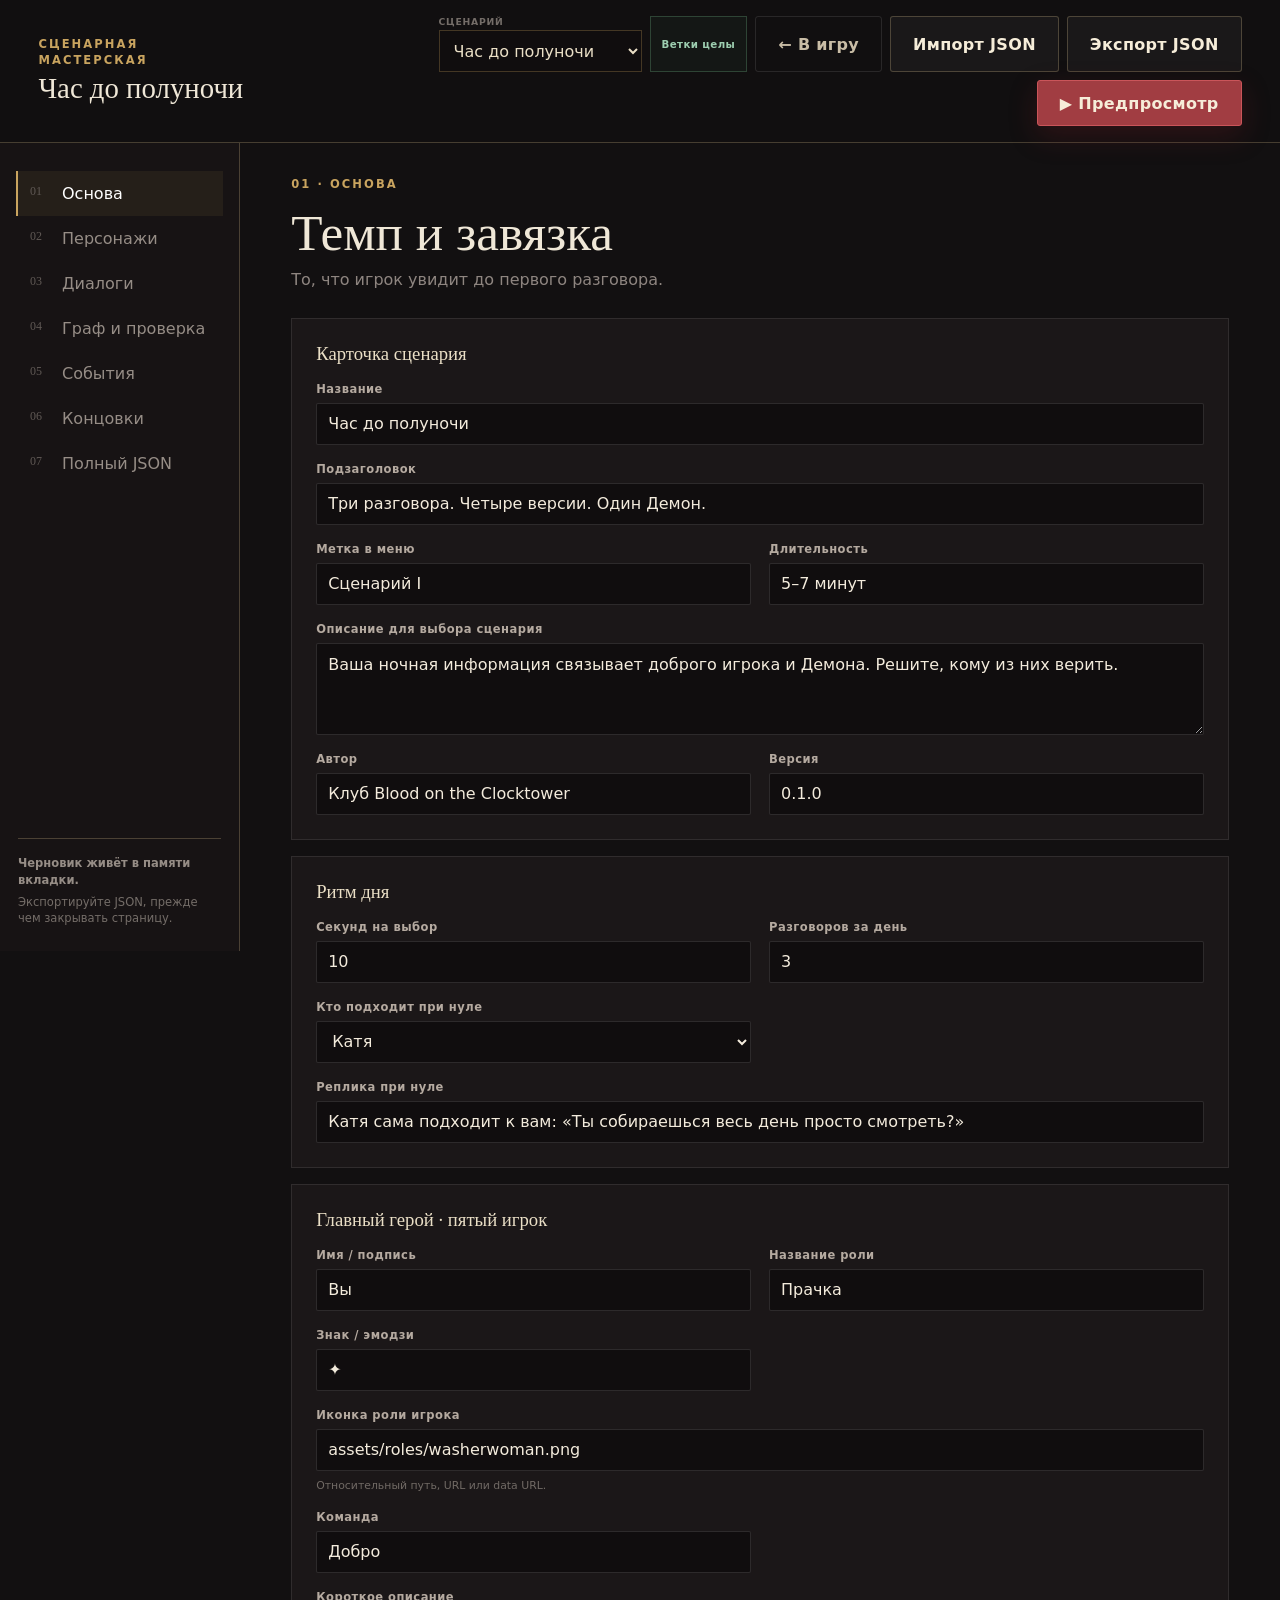
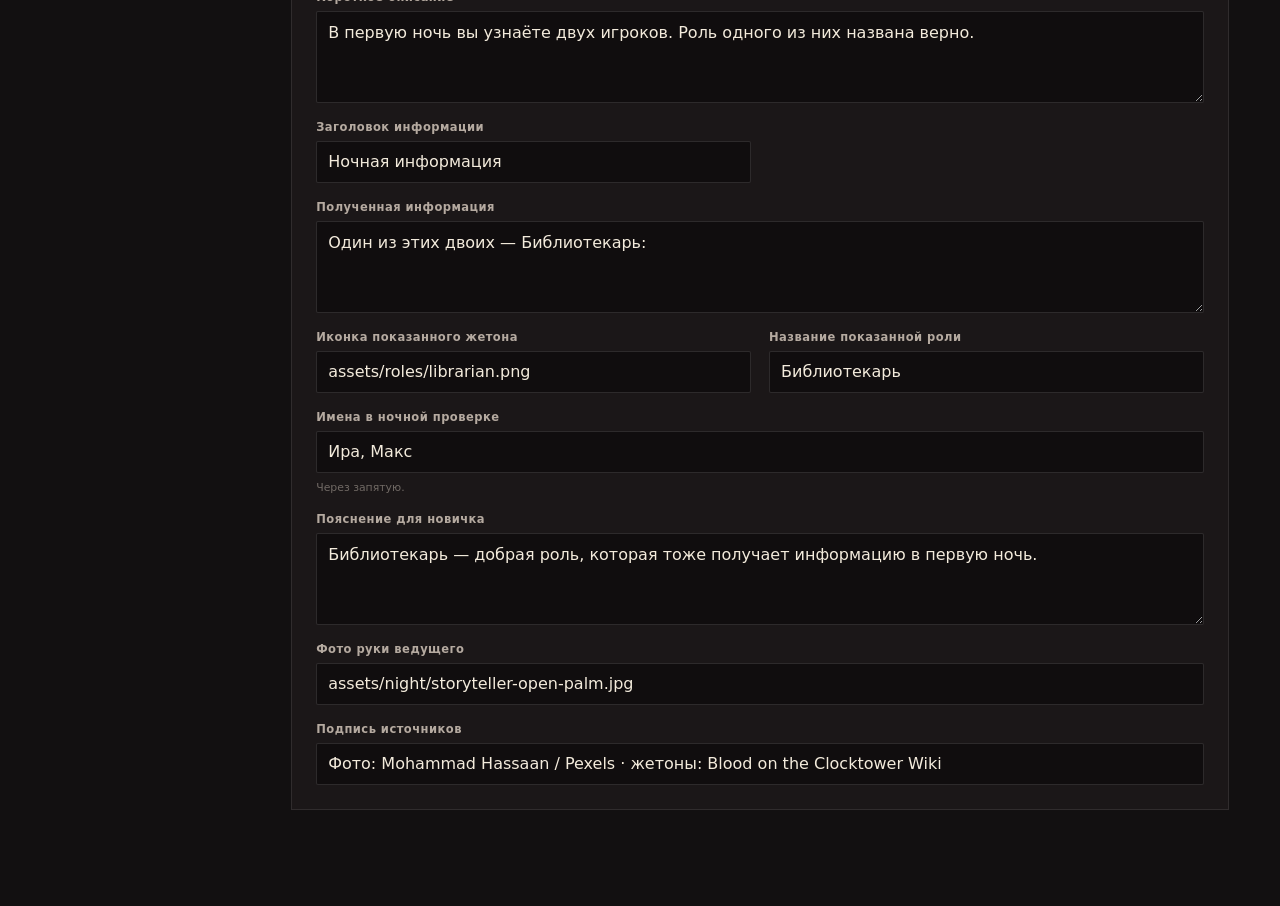
==== editor.html @ f668a104 "Add files via upload" ====
<!doctype html>
<html lang="ru">
<head>
  <meta charset="utf-8">
  <meta name="viewport" content="width=device-width, initial-scale=1">
  <meta name="theme-color" content="#100d0e">
  <title>Редактор сценария — Город шепчет</title>
  <link rel="stylesheet" href="css/styles.css">
</head>
<body data-page="editor">
  <main id="editor-app" class="editor-app"></main>
  <main id="preview-app" class="app-shell is-hidden" aria-live="polite"></main>

  <script src="scenarios/demo.js"></script>
  <script src="scenarios/second.js"></script>
  <script src="scenarios/library.js"></script>
  <script src="js/engine.js"></script>
  <script src="js/game.js"></script>
  <script src="js/editor.js"></script>
</body>
</html>
---- css/styles.css ----
:root {
  --night: #100d0e;
  --night-soft: #191416;
  --panel: #211a1b;
  --panel-light: #2b2222;
  --paper: #eadfc6;
  --paper-dim: #c9bda6;
  --ink: #f6edd9;
  --ink-dark: #211817;
  --red: #a13d42;
  --red-bright: #ca555a;
  --gold: #c9a45f;
  --gold-pale: #ecd59a;
  --line: rgba(236, 213, 154, 0.24);
  --shadow: 0 24px 70px rgba(0, 0, 0, 0.45);
  --serif: Georgia, "Times New Roman", serif;
  --sans: Inter, ui-sans-serif, system-ui, -apple-system, BlinkMacSystemFont, "Segoe UI", sans-serif;
}

* {
  box-sizing: border-box;
}

html {
  min-width: 320px;
  background: var(--night);
}

body {
  min-width: 320px;
  min-height: 100vh;
  margin: 0;
  color: var(--ink);
  background:
    radial-gradient(circle at 50% 32%, rgba(106, 48, 49, 0.18), transparent 38%),
    var(--night);
  font-family: var(--sans);
}

button,
input,
textarea,
select {
  font: inherit;
}

button,
a {
  -webkit-tap-highlight-color: transparent;
}

button:focus-visible,
a:focus-visible,
input:focus-visible,
textarea:focus-visible,
select:focus-visible {
  outline: 3px solid var(--gold-pale);
  outline-offset: 3px;
}

.is-hidden {
  display: none !important;
}

.app-shell,
.game-frame {
  min-height: 100vh;
  min-height: 100dvh;
}

.game-frame {
  position: relative;
  isolation: isolate;
  overflow: hidden;
}

.ambient-grain {
  position: fixed;
  inset: 0;
  z-index: -1;
  opacity: 0.12;
  pointer-events: none;
  background-image: url("data:image/svg+xml,%3Csvg viewBox='0 0 180 180' xmlns='http://www.w3.org/2000/svg'%3E%3Cfilter id='n'%3E%3CfeTurbulence type='fractalNoise' baseFrequency='.9' numOctaves='3' stitchTiles='stitch'/%3E%3C/filter%3E%3Crect width='100%25' height='100%25' filter='url(%23n)' opacity='.35'/%3E%3C/svg%3E");
}

.screen {
  min-height: 100vh;
  min-height: 100dvh;
  padding: clamp(24px, 4vw, 56px);
}

h1,
h2,
h3,
h4,
p,
blockquote {
  margin-top: 0;
}

h1,
h2,
h3 {
  font-family: var(--serif);
  font-weight: 500;
}

.eyebrow {
  margin-bottom: 10px;
  color: var(--gold);
  font-size: 0.72rem;
  font-weight: 800;
  letter-spacing: 0.18em;
  line-height: 1.35;
  text-transform: uppercase;
}

.button {
  display: inline-flex;
  min-height: 46px;
  align-items: center;
  justify-content: center;
  padding: 12px 22px;
  border: 1px solid transparent;
  border-radius: 3px;
  color: var(--ink);
  background: transparent;
  cursor: pointer;
  font-weight: 750;
  letter-spacing: 0.02em;
  text-align: center;
  text-decoration: none;
  transition: transform 150ms ease, background-color 150ms ease, border-color 150ms ease;
}

.button:hover {
  transform: translateY(-2px);
}

.button--primary {
  border-color: var(--red-bright);
  background: var(--red);
  box-shadow: 0 10px 28px rgba(112, 30, 35, 0.3);
}

.button--primary:hover {
  background: #b6474c;
}

.button--secondary {
  border-color: var(--line);
  background: rgba(255, 255, 255, 0.04);
}

.button--secondary:hover,
.button--quiet:hover {
  border-color: rgba(236, 213, 154, 0.55);
  background: rgba(255, 255, 255, 0.07);
}

.button--quiet {
  border-color: rgba(255, 255, 255, 0.1);
  color: var(--paper-dim);
}

.button--large {
  min-width: 210px;
  min-height: 54px;
  font-size: 1.02rem;
}

/* Start */

.start-screen {
  position: relative;
  display: grid;
  place-items: center;
  overflow: hidden;
  text-align: center;
}

.start-screen::before {
  position: absolute;
  top: 0;
  left: 50%;
  width: 1px;
  height: 18vh;
  background: linear-gradient(var(--gold), transparent);
  content: "";
  opacity: 0.5;
}

.curtain {
  position: absolute;
  top: 0;
  bottom: 0;
  width: min(17vw, 250px);
  z-index: -1;
  background: repeating-linear-gradient(90deg, #381519 0, #551e23 32%, #2b1114 66%, #46191e 100%);
  box-shadow: inset 0 0 60px #16090b;
  opacity: 0.8;
}

.curtain--left {
  left: 0;
  border-right: 1px solid rgba(202, 85, 90, 0.25);
}

.curtain--right {
  right: 0;
  border-left: 1px solid rgba(202, 85, 90, 0.25);
}

.start-card {
  width: min(920px, calc(100vw - 48px));
  padding: 32px 48px 38px;
  border: 1px solid var(--line);
  background: rgba(18, 14, 15, 0.88);
  box-shadow: var(--shadow);
}

.start-card h1 {
  margin-bottom: 10px;
  font-size: clamp(3rem, 7vw, 6.8rem);
  line-height: 0.9;
  letter-spacing: -0.055em;
}

.scenario-selector {
  display: grid;
  margin: 22px 0 20px;
  grid-template-columns: repeat(2, minmax(0, 1fr));
  gap: 10px;
  text-align: left;
}

.scenario-option {
  position: relative;
  min-height: 142px;
  padding: 17px 18px 15px;
  border: 1px solid rgba(255, 255, 255, 0.12);
  color: var(--paper);
  background: rgba(255, 255, 255, 0.025);
  cursor: pointer;
  text-align: left;
  transition: border-color 150ms ease, background-color 150ms ease, transform 150ms ease;
}

.scenario-option:hover {
  border-color: rgba(201, 164, 95, 0.65);
  transform: translateY(-2px);
}

.scenario-option.is-selected {
  border-color: var(--gold);
  background: rgba(201, 164, 95, 0.09);
  box-shadow: inset 0 0 0 1px rgba(201, 164, 95, 0.12);
}

.scenario-option.is-selected::after {
  position: absolute;
  top: 13px;
  right: 14px;
  color: var(--gold-pale);
  content: "✓";
}

.scenario-option.is-random::before {
  position: absolute;
  top: 14px;
  right: 38px;
  color: #a99a79;
  content: "случайно";
  font-size: 0.52rem;
  font-weight: 800;
  letter-spacing: 0.08em;
  text-transform: uppercase;
}

.scenario-option > span,
.scenario-option > strong,
.scenario-option > small {
  display: block;
}

.scenario-option > span {
  margin-bottom: 5px;
  color: var(--gold);
  font-size: 0.64rem;
  font-weight: 850;
  letter-spacing: 0.12em;
  text-transform: uppercase;
}

.scenario-option > strong {
  padding-right: 22px;
  font-family: var(--serif);
  font-size: 1.35rem;
  font-weight: 500;
}

.scenario-option > p {
  margin: 7px 0 12px;
  color: #9e958e;
  font-size: 0.76rem;
  line-height: 1.4;
}

.scenario-option > small {
  color: #6f6763;
  font-size: 0.62rem;
  font-weight: 750;
  letter-spacing: 0.08em;
  text-transform: uppercase;
}

.random-scenario-button {
  display: inline-flex;
  margin: -8px auto 18px;
  align-items: center;
  gap: 7px;
  padding: 8px 11px;
  border: 0;
  color: #a79c91;
  background: transparent;
  cursor: pointer;
  font-size: 0.7rem;
  font-weight: 750;
  letter-spacing: 0.04em;
}

.random-scenario-button:hover {
  color: var(--gold-pale);
}

.random-scenario-button span {
  color: var(--gold);
  font-size: 1.1rem;
}

.clock-sigil {
  position: relative;
  display: grid;
  width: 88px;
  height: 88px;
  margin: 12px auto 26px;
  border: 1px solid var(--gold);
  border-radius: 50%;
  place-items: center;
  color: var(--gold-pale);
  font-family: var(--serif);
}

.clock-sigil span {
  position: absolute;
  top: 7px;
  left: 50%;
  transform: translateX(-50%);
  font-size: 0.68rem;
}

.clock-sigil span:last-child {
  transform: translateX(-50%);
}

.clock-sigil i {
  position: absolute;
  bottom: 43px;
  left: calc(50% - 1px);
  width: 2px;
  height: 27px;
  background: var(--red-bright);
  transform: rotate(-9deg);
  transform-origin: bottom center;
}

.clock-sigil::after {
  position: absolute;
  top: 41px;
  left: 41px;
  width: 6px;
  height: 6px;
  border-radius: 50%;
  background: var(--gold-pale);
  content: "";
}

.start-subtitle {
  margin-bottom: 18px;
  color: var(--paper-dim);
  font-family: var(--serif);
  font-size: 1.2rem;
  font-style: italic;
}

.start-premise {
  max-width: 480px;
  margin: 0 auto 28px;
  color: #aaa096;
  line-height: 1.65;
}

.start-actions,
.ending-actions {
  display: flex;
  align-items: center;
  justify-content: center;
  gap: 12px;
}

.debug-toggle {
  display: inline-flex;
  margin-top: 20px;
  align-items: center;
  gap: 8px;
  color: #847c75;
  cursor: pointer;
  font-size: 0.78rem;
}

.debug-toggle input {
  accent-color: var(--red);
}

.booth-note {
  position: absolute;
  bottom: 22px;
  margin: 0;
  color: #756d67;
  font-size: 0.72rem;
  letter-spacing: 0.08em;
  text-transform: uppercase;
}

/* Role reveal */

.role-screen {
  display: grid;
  place-items: center;
  background:
    linear-gradient(rgba(11, 9, 10, 0.62), rgba(11, 9, 10, 0.92)),
    repeating-linear-gradient(90deg, transparent 0 63px, rgba(201, 164, 95, 0.04) 64px 65px);
}

.role-card {
  position: relative;
  width: min(700px, 100%);
  padding: 34px clamp(28px, 5vw, 72px) 40px;
  border: 1px solid rgba(201, 164, 95, 0.45);
  background: #181314;
  box-shadow: var(--shadow);
  text-align: center;
}

.role-card--visual {
  width: min(1120px, 100%);
  padding: 24px;
  text-align: left;
}

.role-card__layout {
  display: grid;
}

.role-card--visual .role-card__layout {
  grid-template-columns: minmax(340px, 0.9fr) minmax(430px, 1.1fr);
  align-items: center;
  gap: clamp(24px, 4vw, 54px);
}

.role-card__copy {
  text-align: center;
}

.night-vision {
  position: relative;
  height: min(64vh, 590px);
  min-height: 500px;
  overflow: hidden;
  border: 1px solid rgba(201, 164, 95, 0.38);
  background: #8f806d;
  box-shadow: inset 0 0 42px rgba(35, 23, 17, 0.28);
}

.night-vision::after {
  position: absolute;
  inset: 0;
  z-index: 1;
  background: linear-gradient(180deg, rgba(255, 239, 211, 0.06), transparent 48%, rgba(32, 21, 17, 0.3));
  content: "";
  pointer-events: none;
}

.night-hand {
  position: absolute;
  inset: 0;
  width: 100%;
  height: 100%;
  object-fit: cover;
  object-position: center center;
  filter: saturate(0.92) contrast(1.02) brightness(1.03);
}

.shown-token {
  position: absolute;
  top: 64%;
  left: 65%;
  z-index: 3;
  display: grid;
  width: 122px;
  height: 122px;
  border: 4px solid #c8b796;
  border-radius: 50%;
  place-items: center;
  background: #d9cfb9;
  box-shadow: 0 12px 28px rgba(38, 21, 14, 0.46), 0 0 18px rgba(255, 239, 199, 0.18);
  transform: translate(-50%, -50%) rotate(-7deg);
}

.shown-token img {
  width: 94px;
  height: 94px;
  object-fit: contain;
}

.shown-token span {
  position: absolute;
  bottom: -30px;
  padding: 4px 9px;
  color: var(--gold-pale);
  background: rgba(3, 6, 9, 0.9);
  font-family: var(--serif);
  font-size: 0.78rem;
  white-space: nowrap;
}

.night-name-tags {
  position: absolute;
  right: 22px;
  bottom: 54px;
  left: 22px;
  z-index: 3;
  display: flex;
  align-items: center;
  justify-content: center;
  gap: 10px;
}

.night-name-tags span {
  min-width: 88px;
  padding: 8px 12px;
  border: 1px solid rgba(236, 213, 154, 0.52);
  color: white;
  background: rgba(4, 6, 9, 0.82);
  font-family: var(--serif);
  text-align: center;
}

.night-name-tags i {
  color: var(--red-bright);
  font-family: var(--serif);
  font-size: 1.35rem;
  font-style: normal;
}

.night-vision > p {
  position: absolute;
  right: 18px;
  bottom: 10px;
  left: 18px;
  z-index: 3;
  margin: 0;
  color: #8797a1;
  font-family: var(--serif);
  font-size: 0.75rem;
  font-style: italic;
  text-align: center;
}

.asset-credit {
  display: block;
  margin-top: 12px;
  color: #5f5b59;
  font-size: 0.58rem;
  letter-spacing: 0.04em;
  text-align: right;
}

.role-card::before,
.role-card::after {
  position: absolute;
  width: 46px;
  height: 46px;
  border-color: var(--gold);
  content: "";
  opacity: 0.65;
}

.role-card::before {
  top: 12px;
  left: 12px;
  border-top: 1px solid;
  border-left: 1px solid;
}

.role-card::after {
  right: 12px;
  bottom: 12px;
  border-right: 1px solid;
  border-bottom: 1px solid;
}

.role-icon {
  display: grid;
  width: 66px;
  height: 66px;
  margin: 0 auto 10px;
  border: 1px solid var(--gold);
  border-radius: 50%;
  place-items: center;
  color: var(--gold-pale);
  font-size: 2rem;
}

.role-icon img {
  width: 54px;
  height: 54px;
  object-fit: contain;
}

.role-prefix {
  margin: 0;
  color: #8f8580;
  font-size: 0.78rem;
  letter-spacing: 0.12em;
  text-transform: uppercase;
}

.role-card h1 {
  margin-bottom: 8px;
  font-size: clamp(2.8rem, 7vw, 5.4rem);
  line-height: 1;
}

.role-card--visual h1 {
  font-size: clamp(2.6rem, 4vw, 4.2rem);
}

.role-card--visual .role-description {
  font-size: 0.9rem;
}

.role-card--visual .night-information {
  padding: 16px 18px;
}

.team-badge {
  display: inline-block;
  margin-bottom: 16px;
  padding: 4px 12px;
  border: 1px solid rgba(94, 151, 181, 0.55);
  border-radius: 99px;
  color: #a9d7ef;
  font-size: 0.72rem;
  font-weight: 800;
  letter-spacing: 0.1em;
  text-transform: uppercase;
}

.role-description {
  max-width: 530px;
  margin: 0 auto 22px;
  color: var(--paper-dim);
  line-height: 1.55;
}

.night-information {
  margin: 0 auto 26px;
  padding: 20px 24px;
  border: 1px solid var(--line);
  background: rgba(234, 223, 198, 0.05);
}

.night-information > p:not(.eyebrow) {
  margin-bottom: 14px;
  font-family: var(--serif);
  font-size: 1.12rem;
}

.suspect-pair {
  display: flex;
  align-items: center;
  justify-content: center;
  gap: 15px;
}

.suspect-pair span {
  min-width: 120px;
  padding: 9px 16px;
  border-bottom: 1px solid var(--red-bright);
  color: white;
  font-family: var(--serif);
  font-size: 1.35rem;
}

.suspect-pair b {
  color: #736a64;
  font-size: 0.72rem;
  font-weight: 600;
  text-transform: uppercase;
}

.night-information small {
  display: block;
  margin-top: 16px;
  color: #8f8580;
  line-height: 1.4;
}

/* Portraits */

.portrait-frame {
  position: relative;
  display: block;
  overflow: hidden;
  border: 1px solid rgba(236, 213, 154, 0.35);
  background: #302426;
  box-shadow: 0 16px 36px rgba(0, 0, 0, 0.34);
}

.portrait-frame img,
.portrait-fallback {
  position: absolute;
  inset: 0;
  width: 100%;
  height: 100%;
}

.portrait-frame img {
  z-index: 1;
  object-fit: cover;
  transition: opacity 180ms ease;
}

.portrait-frame img.is-broken {
  display: none;
}

.portrait-fallback {
  display: grid;
  place-items: center;
  color: var(--gold-pale);
  font-family: var(--serif);
  font-size: 2rem;
}

/* Town */

.town-screen {
  display: flex;
  max-width: 1440px;
  margin: 0 auto;
  flex-direction: column;
  padding-top: 28px;
  padding-bottom: 22px;
}

.town-header {
  display: flex;
  min-height: 72px;
  align-items: flex-start;
  justify-content: space-between;
}

.town-header h1 {
  margin: 0;
  font-size: clamp(2rem, 4vw, 3.7rem);
  line-height: 1;
}

.conversation-counter {
  display: flex;
  align-items: center;
  gap: 10px;
  color: var(--paper-dim);
}

.conversation-counter strong {
  color: var(--gold-pale);
  font-family: var(--serif);
  font-size: 3.2rem;
  font-weight: 400;
  line-height: 1;
}

.conversation-counter span {
  font-size: 0.72rem;
  font-weight: 700;
  letter-spacing: 0.08em;
  line-height: 1.35;
  text-transform: uppercase;
}

.town-stage {
  position: relative;
  width: min(1120px, 100%);
  height: min(67vh, 570px);
  min-height: 490px;
  margin: 4px auto 0;
}

.town-table {
  position: absolute;
  top: 50%;
  left: 50%;
  display: grid;
  width: min(46vw, 500px);
  height: 210px;
  border: 2px solid rgba(201, 164, 95, 0.28);
  border-radius: 50%;
  place-items: center;
  background: #281b1c;
  box-shadow: inset 0 0 70px rgba(0, 0, 0, 0.68), 0 32px 50px rgba(0, 0, 0, 0.35);
  transform: translate(-50%, -44%);
}

.town-table::after {
  position: absolute;
  inset: 18px;
  border: 1px solid rgba(201, 164, 95, 0.15);
  border-radius: inherit;
  content: "";
}

.town-table > span {
  transform: translateY(-28px);
  color: rgba(236, 213, 154, 0.32);
  font-family: var(--serif);
  font-style: italic;
}

.town-player-seat {
  position: absolute;
  bottom: 17px;
  left: 50%;
  z-index: 2;
  display: flex;
  align-items: center;
  gap: 8px;
  padding: 6px 10px 6px 7px;
  border: 1px solid rgba(201, 164, 95, 0.32);
  border-radius: 999px;
  color: var(--paper);
  background: #1a1314;
  box-shadow: 0 6px 16px rgba(0, 0, 0, 0.28);
  transform: translateX(-50%);
}

.town-player-seat__icon {
  display: grid;
  width: 30px;
  height: 30px;
  flex: 0 0 30px;
  overflow: hidden;
  border-radius: 50%;
  place-items: center;
  background: #d8cfbb;
}

.town-player-seat__icon img {
  width: 26px;
  height: 26px;
  object-fit: contain;
}

.town-player-seat strong,
.town-player-seat small {
  display: block;
  white-space: nowrap;
}

.town-player-seat strong {
  font-family: var(--serif);
  font-size: 0.9rem;
  font-weight: 500;
}

.town-player-seat small {
  color: #9c9087;
  font-size: 0.56rem;
  letter-spacing: 0.05em;
  text-transform: uppercase;
}

.town-character {
  position: absolute;
  z-index: 2;
  display: flex;
  width: 250px;
  align-items: center;
  gap: 13px;
  padding: 9px;
  border: 1px solid transparent;
  border-radius: 4px;
  color: var(--ink);
  background: rgba(20, 15, 16, 0.86);
  cursor: pointer;
  text-align: left;
  transition: transform 150ms ease, border-color 150ms ease, background-color 150ms ease;
}

.town-character:hover {
  border-color: rgba(201, 164, 95, 0.58);
  background: #261c1e;
  transform: translateY(-4px);
}

.town-character--0 {
  top: 0;
  left: 50%;
  transform: translateX(-50%);
}

.town-character--0:hover {
  transform: translate(-50%, -4px);
}

.town-character--1 {
  top: 44%;
  left: 0;
  transform: translateY(-50%);
}

.town-character--1:hover {
  transform: translateY(calc(-50% - 4px));
}

.town-character--2 {
  top: 44%;
  right: 0;
  transform: translateY(-50%);
}

.town-character--2:hover {
  transform: translateY(calc(-50% - 4px));
}

.town-character--3 {
  bottom: 0;
  left: 50%;
  transform: translateX(-50%);
}

.town-character--3:hover {
  transform: translate(-50%, -4px);
}

.town-character:nth-of-type(n+5) {
  position: relative;
}

.portrait-frame--town {
  width: 82px;
  height: 92px;
  flex: 0 0 82px;
}

.town-character__copy {
  min-width: 0;
}

.town-character__copy strong,
.town-character__copy small,
.town-character__copy em {
  display: block;
}

.town-character__copy strong {
  margin-bottom: 4px;
  font-family: var(--serif);
  font-size: 1.45rem;
  font-weight: 500;
}

.town-character__copy small {
  overflow: hidden;
  margin-bottom: 9px;
  color: #a89e95;
  font-size: 0.72rem;
  line-height: 1.3;
  text-overflow: ellipsis;
  white-space: nowrap;
}

.spoken-status {
  color: #766d67;
  font-size: 0.66rem;
  font-style: normal;
  font-weight: 700;
  letter-spacing: 0.05em;
  text-transform: uppercase;
}

.spoken-status.is-spoken {
  color: var(--gold);
}

.choice-timer {
  position: absolute;
  top: 51%;
  left: 50%;
  z-index: 3;
  width: 190px;
  padding: 14px 16px;
  border: 1px solid rgba(201, 164, 95, 0.35);
  background: #161112;
  box-shadow: 0 12px 25px rgba(0, 0, 0, 0.38);
  transform: translate(-50%, -50%);
}

.choice-timer__top {
  display: flex;
  margin-bottom: 9px;
  align-items: baseline;
  justify-content: space-between;
}

.choice-timer__top span {
  color: #8e8580;
  font-size: 0.68rem;
  font-weight: 800;
  letter-spacing: 0.1em;
  text-transform: uppercase;
}

.choice-timer__top strong {
  color: var(--gold-pale);
  font-family: var(--serif);
  font-size: 2rem;
  font-weight: 400;
  line-height: 1;
}

.choice-timer__track {
  height: 3px;
  overflow: hidden;
  background: rgba(255, 255, 255, 0.1);
}

.choice-timer__track i {
  display: block;
  width: 100%;
  height: 100%;
  background: var(--gold);
}

.choice-timer.is-urgent {
  border-color: var(--red-bright);
  animation: urgent-pulse 700ms ease-in-out infinite alternate;
}

.choice-timer.is-urgent .choice-timer__top strong,
.choice-timer.is-urgent .choice-timer__top span {
  color: #ff8a8e;
}

.choice-timer.is-urgent .choice-timer__track i {
  background: var(--red-bright);
}

.town-hint {
  margin: 0;
  color: #756d67;
  font-size: 0.74rem;
  text-align: center;
}

/* Dialogue */

.dialogue-screen {
  display: flex;
  max-width: 1380px;
  margin: 0 auto;
  flex-direction: column;
}

.scene-header {
  display: flex;
  min-height: 44px;
  align-items: center;
  justify-content: space-between;
  border-bottom: 1px solid var(--line);
}

.scene-header .eyebrow {
  margin: 0;
}

.scene-location {
  color: #7c736d;
  font-family: var(--serif);
  font-size: 0.9rem;
  font-style: italic;
}

.dialogue-layout {
  display: grid;
  min-height: calc(100vh - 140px);
  min-height: calc(100dvh - 140px);
  grid-template-columns: minmax(320px, 0.85fr) minmax(480px, 1.15fr);
  align-items: center;
  gap: clamp(36px, 7vw, 100px);
}

.dialogue-character {
  align-self: end;
  animation: portrait-in 260ms ease-out;
}

.dialogue-character > p {
  margin: 12px 0 24px;
  color: #817872;
  font-family: var(--serif);
  font-style: italic;
  text-align: center;
}

.portrait-frame--dialogue {
  width: min(100%, 410px);
  aspect-ratio: 4 / 5;
  margin: 0 auto;
  border-bottom: 0;
}

.dialogue-panel {
  position: relative;
  padding: clamp(24px, 4vw, 48px);
  border-top: 1px solid rgba(201, 164, 95, 0.48);
  border-bottom: 1px solid rgba(201, 164, 95, 0.22);
  background: rgba(30, 24, 25, 0.68);
  animation: dialogue-in 200ms ease-out;
}

.dialogue-panel::before {
  position: absolute;
  top: -5px;
  left: 0;
  width: 9px;
  height: 9px;
  border: 1px solid var(--gold);
  background: var(--night);
  content: "";
  transform: rotate(45deg);
}

.approach-note {
  margin: -10px 0 22px;
  padding: 10px 14px;
  border-left: 2px solid var(--red-bright);
  color: var(--paper-dim);
  background: rgba(161, 61, 66, 0.1);
  font-family: var(--serif);
  font-style: italic;
  line-height: 1.45;
}

.speaker-line {
  display: flex;
  align-items: center;
  gap: 12px;
}

.speaker-line strong {
  color: var(--gold-pale);
  font-family: var(--serif);
  font-size: 1.5rem;
  font-weight: 500;
}

.speaker-line span {
  padding: 3px 8px;
  border: 1px solid rgba(255, 255, 255, 0.1);
  border-radius: 99px;
  color: #756d67;
  font-size: 0.62rem;
  letter-spacing: 0.09em;
  text-transform: uppercase;
}

.dialogue-panel blockquote {
  min-height: 90px;
  margin: 18px 0 30px;
  color: white;
  font-family: var(--serif);
  font-size: clamp(1.35rem, 2.4vw, 2rem);
  line-height: 1.42;
}

.dialogue-choices {
  display: grid;
  gap: 9px;
}

.dialogue-choice {
  display: grid;
  width: 100%;
  grid-template-columns: 34px 1fr;
  align-items: center;
  padding: 13px 16px;
  border: 1px solid rgba(255, 255, 255, 0.11);
  color: var(--paper);
  background: #181314;
  cursor: pointer;
  text-align: left;
  transition: border-color 140ms ease, transform 140ms ease, background-color 140ms ease;
}

.dialogue-choice:hover {
  border-color: var(--gold);
  background: #251c1d;
  transform: translateX(5px);
}

.dialogue-choice span {
  color: #726966;
  font-family: var(--serif);
  font-size: 0.75rem;
}

.dialogue-choice strong {
  font-size: 0.92rem;
  font-weight: 600;
  line-height: 1.4;
}

/* Events */

.event-screen {
  display: grid;
  place-items: center;
}

.event-wrap {
  width: min(760px, 100%);
  text-align: center;
}

.event-kicker {
  margin-bottom: 4px;
  color: var(--red-bright);
  font-family: var(--serif);
  font-size: 1.3rem;
  font-style: italic;
}

.event-wrap > h1 {
  margin-bottom: 30px;
  font-size: clamp(2.5rem, 6vw, 4.8rem);
  line-height: 1;
}

.event-list {
  display: grid;
  margin-bottom: 26px;
  gap: 12px;
  text-align: left;
}

.event-card {
  display: grid;
  grid-template-columns: auto 1fr;
  align-items: center;
  gap: 20px;
  padding: 18px 22px;
  border: 1px solid var(--line);
  background: rgba(33, 26, 27, 0.78);
  animation: dialogue-in 220ms ease-out;
}

.event-card p:last-child {
  margin: 0;
  color: var(--paper);
  font-family: var(--serif);
  font-size: 1.12rem;
  line-height: 1.5;
}

.event-faces {
  display: flex;
  padding-left: 16px;
}

.portrait-frame--event {
  width: 58px;
  height: 68px;
  margin-left: -16px;
  border-radius: 50% 50% 44% 44%;
}

.event-mark {
  display: grid;
  width: 56px;
  height: 56px;
  border: 1px solid var(--gold);
  border-radius: 50%;
  place-items: center;
  color: var(--gold);
}

/* Nomination */

.nomination-screen {
  max-width: 1340px;
  margin: 0 auto;
}

.nomination-header {
  margin-bottom: 24px;
  text-align: center;
}

.nomination-header h1 {
  margin-bottom: 7px;
  font-size: clamp(2.5rem, 5vw, 4.6rem);
  line-height: 1;
}

.nomination-header > p:last-child {
  color: var(--paper-dim);
}

.statement-grid {
  display: grid;
  max-width: 1080px;
  margin: 0 auto 28px;
  grid-template-columns: repeat(2, minmax(0, 1fr));
  gap: 10px;
}

.statement-card {
  display: grid;
  min-height: 114px;
  grid-template-columns: 80px 1fr;
  align-items: center;
  gap: 16px;
  padding: 12px;
  border: 1px solid rgba(255, 255, 255, 0.1);
  background: rgba(33, 26, 27, 0.72);
}

.portrait-frame--statement {
  width: 80px;
  height: 90px;
}

.statement-card strong {
  color: var(--gold-pale);
  font-family: var(--serif);
  font-size: 1.2rem;
  font-weight: 500;
}

.statement-card p {
  margin: 6px 0 0;
  color: var(--paper-dim);
  font-family: var(--serif);
  line-height: 1.4;
}

.nomination-actions {
  display: flex;
  max-width: 1080px;
  margin: 0 auto;
  justify-content: center;
  gap: 8px;
}

.nominee-button {
  min-width: 150px;
  padding: 11px 16px;
  border: 1px solid rgba(202, 85, 90, 0.5);
  color: var(--ink);
  background: rgba(161, 61, 66, 0.12);
  cursor: pointer;
  transition: border-color 140ms ease, background-color 140ms ease, transform 140ms ease;
}

.nominee-button:hover {
  border-color: var(--red-bright);
  background: var(--red);
  transform: translateY(-3px);
}

.nominee-button span,
.nominee-button strong {
  display: block;
}

.nominee-button span {
  margin-bottom: 3px;
  color: #a99090;
  font-size: 0.62rem;
  font-weight: 800;
  letter-spacing: 0.08em;
  text-transform: uppercase;
}

.nominee-button:hover span {
  color: #f0c9ca;
}

.nominee-button strong {
  font-family: var(--serif);
  font-size: 1.2rem;
  font-weight: 500;
}

.nominee-button--nobody {
  border-color: rgba(255, 255, 255, 0.14);
  background: transparent;
}

/* Ending */

.ending-screen {
  display: grid;
  place-items: center;
  text-align: center;
}

.ending-screen--victory {
  background: radial-gradient(circle at 50% 15%, rgba(201, 164, 95, 0.16), transparent 45%);
}

.ending-screen--defeat {
  background: radial-gradient(circle at 50% 15%, rgba(161, 61, 66, 0.2), transparent 45%);
}

.ending-card {
  width: min(820px, 100%);
}

.ending-symbol {
  margin-bottom: 12px;
  color: var(--gold);
  font-size: 3.3rem;
}

.ending-screen--defeat .ending-symbol,
.ending-screen--defeat .eyebrow {
  color: var(--red-bright);
}

.ending-card h1 {
  margin-bottom: 16px;
  font-size: clamp(2.8rem, 6vw, 5.5rem);
  line-height: 1;
}

.ending-copy {
  max-width: 640px;
  margin: 0 auto 12px;
  color: var(--paper);
  font-family: var(--serif);
  font-size: 1.25rem;
  line-height: 1.5;
}

.ending-epilogue {
  color: #8d847d;
  font-family: var(--serif);
  font-style: italic;
}

.route-summary {
  margin: 20px auto;
  color: var(--paper-dim);
  font-size: 0.78rem;
}

.route-summary span {
  display: block;
  margin-bottom: 5px;
  color: #756d67;
  font-size: 0.6rem;
  font-weight: 800;
  letter-spacing: 0.12em;
  text-transform: uppercase;
}

.role-reveal {
  max-width: 760px;
  margin: 22px auto 25px;
  padding: 16px 20px;
  border-top: 1px solid var(--line);
  border-bottom: 1px solid var(--line);
}

.role-reveal ul {
  display: grid;
  margin: 0;
  padding: 0;
  grid-template-columns: repeat(5, 1fr);
  list-style: none;
}

.role-reveal li {
  position: relative;
  padding: 4px 10px;
  border-right: 1px solid rgba(255, 255, 255, 0.08);
}

.role-reveal li.role-reveal__player {
  background: rgba(201, 164, 95, 0.07);
}

.role-reveal-icon {
  width: 42px;
  height: 42px;
  margin: 0 auto 4px;
  object-fit: contain;
}

.role-reveal li:last-child {
  border: 0;
}

.role-reveal span,
.role-reveal strong,
.role-reveal small {
  display: block;
}

.role-reveal span {
  color: #978d85;
  font-size: 0.7rem;
}

.role-reveal strong {
  margin: 3px 0;
  color: #b8deef;
  font-family: var(--serif);
  font-weight: 500;
}

.role-reveal li.is-evil strong,
.role-reveal li.is-evil small {
  color: #e88689;
}

.role-reveal small {
  color: #6d98ac;
  font-size: 0.6rem;
  font-weight: 800;
  letter-spacing: 0.08em;
  text-transform: uppercase;
}

/* Debug and preview */

.debug-panel {
  position: fixed;
  right: 12px;
  bottom: 12px;
  z-index: 50;
  width: min(420px, calc(100vw - 24px));
  max-height: 70vh;
  overflow: auto;
  border: 1px solid #466878;
  color: #d4edf8;
  background: rgba(8, 17, 22, 0.96);
  box-shadow: 0 14px 40px rgba(0, 0, 0, 0.45);
  font-size: 0.72rem;
}

.debug-panel summary {
  padding: 10px 13px;
  cursor: pointer;
  font-weight: 800;
  letter-spacing: 0.08em;
  text-transform: uppercase;
}

.debug-panel pre {
  margin: 0;
  padding: 0 13px 14px;
  overflow: auto;
  white-space: pre-wrap;
}

.preview-ribbon {
  position: fixed;
  top: 0;
  right: 0;
  z-index: 45;
  padding: 7px 12px;
  color: #160f10;
  background: var(--gold-pale);
  font-size: 0.65rem;
  font-weight: 900;
  letter-spacing: 0.08em;
  text-transform: uppercase;
}

.preview-exit {
  position: fixed;
  top: 12px;
  left: 12px;
  z-index: 45;
  background: rgba(16, 13, 14, 0.92);
}

.fatal-error,
.error-card {
  width: min(620px, calc(100% - 40px));
  margin: 10vh auto;
  padding: 30px;
  border: 1px solid var(--red);
  background: var(--panel);
  text-align: center;
}

/* Editor */

.editor-app {
  min-height: 100vh;
  color: #efe7d7;
  background: #121011;
}

.editor-shell {
  min-height: 100vh;
}

.editor-toolbar {
  position: sticky;
  top: 0;
  z-index: 20;
  display: flex;
  min-height: 92px;
  align-items: center;
  justify-content: space-between;
  gap: 24px;
  padding: 16px clamp(20px, 3vw, 44px);
  border-bottom: 1px solid var(--line);
  background: rgba(18, 16, 17, 0.96);
  backdrop-filter: blur(12px);
}

.editor-toolbar h1 {
  margin: 0;
  font-size: 1.8rem;
}

.editor-toolbar .eyebrow {
  margin-bottom: 3px;
}

.editor-toolbar__actions {
  display: flex;
  flex-wrap: wrap;
  justify-content: flex-end;
  gap: 8px;
}

.editor-library-picker {
  display: grid;
  min-width: 190px;
  gap: 3px;
}

.editor-library-picker span {
  color: #746d68;
  font-size: 0.58rem;
  font-weight: 800;
  letter-spacing: 0.08em;
  text-transform: uppercase;
}

.editor-library-picker select {
  min-height: 42px;
  padding: 8px 30px 8px 10px;
  border: 1px solid rgba(201, 164, 95, 0.28);
  color: var(--paper);
  background: #100d0e;
}

.validation-badge {
  display: inline-flex;
  min-height: 42px;
  align-items: center;
  padding: 0 11px;
  border: 1px solid rgba(96, 151, 113, 0.35);
  color: #9dceb0;
  background: rgba(50, 102, 67, 0.1);
  font-size: 0.64rem;
  font-weight: 800;
  letter-spacing: 0.04em;
  white-space: nowrap;
}

.validation-badge.has-errors {
  border-color: rgba(202, 85, 90, 0.55);
  color: #f39497;
  background: rgba(161, 61, 66, 0.12);
}

.editor-workspace {
  display: grid;
  min-height: calc(100vh - 92px);
  grid-template-columns: 240px minmax(0, 1fr);
}

.editor-tabs {
  position: sticky;
  top: 92px;
  height: calc(100vh - 92px);
  padding: 28px 16px;
  border-right: 1px solid var(--line);
  background: #171314;
}

.editor-tabs > button {
  display: grid;
  width: 100%;
  grid-template-columns: 32px 1fr;
  padding: 13px 12px;
  border: 0;
  border-left: 2px solid transparent;
  color: #968d86;
  background: transparent;
  cursor: pointer;
  text-align: left;
}

.editor-tabs > button:hover {
  color: var(--paper);
  background: rgba(255, 255, 255, 0.03);
}

.editor-tabs > button.is-active {
  border-left-color: var(--gold);
  color: white;
  background: rgba(201, 164, 95, 0.08);
}

.editor-tabs > button span {
  color: #5f5854;
  font-family: var(--serif);
  font-size: 0.75rem;
}

.editor-tip {
  position: absolute;
  right: 18px;
  bottom: 24px;
  left: 18px;
  padding-top: 16px;
  border-top: 1px solid var(--line);
  color: #746d68;
  font-size: 0.72rem;
  line-height: 1.45;
}

.editor-tip strong {
  display: block;
  color: #968d86;
}

.editor-tip p {
  margin: 5px 0 0;
}

.editor-content {
  width: min(1060px, 100%);
  padding: 34px clamp(24px, 4vw, 58px) 80px;
}

.editor-section-header {
  display: flex;
  margin-bottom: 26px;
  align-items: flex-end;
  justify-content: space-between;
  gap: 20px;
}

.editor-section-header h2 {
  margin-bottom: 6px;
  font-size: clamp(2rem, 4vw, 3.2rem);
}

.editor-section-header > div > p:last-child {
  max-width: 660px;
  margin: 0;
  color: #8e8580;
  line-height: 1.5;
}

.editor-stack {
  display: grid;
  gap: 16px;
}

.editor-card {
  margin-bottom: 16px;
  padding: 24px;
  border: 1px solid rgba(255, 255, 255, 0.09);
  background: #1b1718;
}

.editor-card > h3,
.card-title-row h3,
.subsection-title h3,
.subsection-title h4 {
  margin-bottom: 17px;
  color: var(--paper);
  font-family: var(--serif);
  font-weight: 500;
}

.card-title-row {
  display: flex;
  align-items: flex-start;
  justify-content: space-between;
  gap: 14px;
}

.card-title-row h3 {
  display: inline-block;
  margin: 0 0 18px 10px;
  font-size: 1.45rem;
}

.id-chip {
  display: inline-block;
  padding: 3px 7px;
  border: 1px solid rgba(201, 164, 95, 0.25);
  border-radius: 99px;
  color: var(--gold);
  font: 0.66rem/1.2 ui-monospace, SFMono-Regular, Consolas, monospace;
}

.form-grid {
  display: grid;
  grid-template-columns: repeat(2, minmax(0, 1fr));
  gap: 17px 18px;
}

.field {
  display: grid;
  align-content: start;
  gap: 7px;
}

.field--wide {
  grid-column: 1 / -1;
}

.field > span,
.check-field > span {
  color: #b5aaa0;
  font-size: 0.72rem;
  font-weight: 750;
  letter-spacing: 0.04em;
}

.field input,
.field textarea,
.field select,
.sprite-row input,
.sprite-row select,
.effect-row input,
.effect-row select,
.dialogue-editor-nav select,
.choice-editor input,
.choice-editor textarea,
.choice-editor select {
  width: 100%;
  min-height: 42px;
  padding: 9px 11px;
  border: 1px solid rgba(255, 255, 255, 0.12);
  border-radius: 2px;
  color: #f3ebdc;
  background: #100d0e;
}

.field textarea,
.choice-editor textarea {
  resize: vertical;
  line-height: 1.5;
}

.field small {
  color: #716a65;
  font-size: 0.68rem;
  line-height: 1.4;
}

.field textarea.is-invalid,
.choice-editor textarea.is-invalid {
  border-color: var(--red-bright);
}

.check-field {
  display: flex;
  min-height: 42px;
  align-items: center;
  gap: 9px;
  align-self: end;
}

.check-field input {
  width: 17px;
  height: 17px;
  accent-color: var(--red);
}

.subsection-title {
  display: flex;
  margin-top: 22px;
  align-items: center;
  justify-content: space-between;
  gap: 12px;
}

.subsection-title h3,
.subsection-title h4 {
  margin: 0;
}

.text-button,
.icon-button {
  border: 0;
  color: var(--gold);
  background: transparent;
  cursor: pointer;
}

.text-button:hover {
  color: var(--gold-pale);
}

.icon-button {
  display: grid;
  width: 32px;
  height: 32px;
  border: 1px solid rgba(255, 255, 255, 0.1);
  place-items: center;
  color: #a69b93;
  font-size: 1.2rem;
}

.icon-button:hover,
.icon-button.danger:hover {
  border-color: var(--red-bright);
  color: #ff8589;
}

.danger-text {
  color: #cc6d70;
}

.sprite-list {
  display: grid;
  margin-top: 14px;
  gap: 8px;
}

.sprite-row {
  display: grid;
  grid-template-columns: 110px minmax(0, 1fr) auto;
  align-items: center;
  gap: 9px;
}

.sprite-row strong {
  color: #8f8580;
  font: 0.72rem ui-monospace, SFMono-Regular, Consolas, monospace;
}

.file-button {
  position: relative;
  display: grid;
  min-height: 42px;
  padding: 0 13px;
  border: 1px solid rgba(201, 164, 95, 0.3);
  place-items: center;
  color: var(--gold-pale);
  cursor: pointer;
  font-size: 0.72rem;
  font-weight: 750;
  overflow: hidden;
}

.file-button input {
  position: absolute;
  width: 1px;
  height: 1px;
  opacity: 0;
}

.dialogue-editor-nav {
  display: grid;
  margin-bottom: 16px;
  grid-template-columns: 1fr 1.3fr 1.3fr auto;
  align-items: end;
  gap: 10px;
}

.node-editor {
  border-top-color: rgba(201, 164, 95, 0.42);
}

.choice-list {
  display: grid;
  margin-top: 14px;
  gap: 12px;
}

.choice-editor {
  padding: 17px;
  border: 1px solid rgba(255, 255, 255, 0.09);
  background: #151112;
}

.choice-editor h4 {
  margin: 0 0 12px;
  color: var(--gold-pale);
  font-family: var(--serif);
}

.effect-list {
  display: grid;
  margin-top: 10px;
  gap: 7px;
}

.effect-row {
  display: grid;
  grid-template-columns: 115px 1fr 1fr auto;
  gap: 7px;
}

.empty-note {
  margin: 10px 0;
  color: #6f6763;
  font-family: var(--serif);
  font-style: italic;
}

.graph-toolbar {
  display: flex;
  margin-bottom: 14px;
  align-items: end;
  justify-content: space-between;
  gap: 18px;
}

.graph-toolbar .field {
  width: min(320px, 100%);
}

.graph-legend {
  display: flex;
  padding-bottom: 10px;
  gap: 14px;
  color: #837a74;
  font-size: 0.65rem;
}

.graph-legend span::before {
  display: inline-block;
  width: 8px;
  height: 8px;
  margin-right: 6px;
  border: 1px solid currentColor;
  content: "";
}

.legend-start {
  color: var(--gold);
}

.legend-broken {
  color: var(--red-bright);
}

.legend-orphan {
  color: #77706c;
}

.validation-summary {
  display: flex;
  margin-bottom: 14px;
  align-items: baseline;
  gap: 12px;
  padding: 12px 15px;
  border-left: 3px solid #5a9a6d;
  color: #a9d8b7;
  background: rgba(56, 117, 75, 0.11);
}

.validation-summary.has-errors {
  border-left-color: var(--red-bright);
  color: #ef9a9d;
  background: rgba(161, 61, 66, 0.1);
}

.validation-summary span {
  color: #958b84;
  font-size: 0.78rem;
}

.graph-scroll {
  max-width: 100%;
  overflow: auto;
  border: 1px solid rgba(255, 255, 255, 0.09);
  background:
    linear-gradient(rgba(201, 164, 95, 0.035) 1px, transparent 1px),
    linear-gradient(90deg, rgba(201, 164, 95, 0.035) 1px, transparent 1px),
    #111010;
  background-size: 24px 24px;
}

.graph-surface {
  position: relative;
  width: max-content;
  min-width: 100%;
  min-height: 390px;
  padding: 28px;
}

.graph-links {
  position: absolute;
  inset: 0;
  z-index: 0;
  overflow: visible;
  pointer-events: none;
}

.graph-links marker path {
  fill: #9c814f;
}

.graph-link {
  fill: none;
  stroke: #9c814f;
  stroke-width: 1.4;
  opacity: 0.72;
}

.graph-columns {
  position: relative;
  z-index: 1;
  display: flex;
  align-items: flex-start;
  gap: 82px;
}

.graph-column {
  display: grid;
  width: 270px;
  flex: 0 0 270px;
  gap: 16px;
}

.graph-column > p {
  margin: 0;
  color: #6d6662;
  font-size: 0.62rem;
  font-weight: 800;
  letter-spacing: 0.1em;
  text-transform: uppercase;
}

.graph-node {
  position: relative;
  display: block;
  width: 100%;
  padding: 14px;
  border: 1px solid rgba(255, 255, 255, 0.13);
  color: var(--paper);
  background: #1c1819;
  box-shadow: 0 10px 24px rgba(0, 0, 0, 0.28);
  cursor: pointer;
  text-align: left;
}

.graph-node:hover {
  border-color: var(--gold);
  transform: translateY(-2px);
}

.graph-node.is-start {
  border-color: rgba(201, 164, 95, 0.72);
}

.graph-node.is-unreachable {
  border-style: dashed;
  opacity: 0.65;
}

.graph-node.is-broken {
  border-color: var(--red-bright);
}

.graph-node__flags {
  display: block;
  min-height: 15px;
  margin-bottom: 4px;
  color: var(--gold);
  font-size: 0.56rem;
  font-weight: 900;
  letter-spacing: 0.08em;
}

.graph-node.is-broken .graph-node__flags {
  color: var(--red-bright);
}

.graph-node > strong {
  display: block;
  overflow: hidden;
  margin-bottom: 7px;
  color: white;
  font: 0.82rem ui-monospace, SFMono-Regular, Consolas, monospace;
  text-overflow: ellipsis;
  white-space: nowrap;
}

.graph-node > p {
  display: -webkit-box;
  overflow: hidden;
  margin-bottom: 11px;
  color: #aaa099;
  font-family: var(--serif);
  font-size: 0.8rem;
  line-height: 1.4;
  -webkit-box-orient: vertical;
  -webkit-line-clamp: 3;
}

.graph-node ul {
  display: grid;
  margin: 0;
  padding: 0;
  gap: 5px;
  list-style: none;
}

.graph-node li {
  padding-top: 5px;
  border-top: 1px solid rgba(255, 255, 255, 0.06);
}

.graph-node li span,
.graph-node li b {
  display: block;
  overflow: hidden;
  text-overflow: ellipsis;
  white-space: nowrap;
}

.graph-node li span {
  color: #887f79;
  font-size: 0.65rem;
}

.graph-node li b {
  margin-top: 2px;
  color: #b89b62;
  font: 0.6rem ui-monospace, SFMono-Regular, Consolas, monospace;
}

.graph-node li.is-broken b {
  color: #ef777b;
}

.validation-details {
  margin-top: 14px;
  border: 1px solid rgba(255, 255, 255, 0.09);
  background: #171415;
}

.validation-details summary {
  padding: 13px 15px;
  color: #a69b93;
  cursor: pointer;
  font-size: 0.75rem;
  font-weight: 800;
}

.validation-list {
  display: grid;
  margin: 0;
  padding: 0 15px 15px;
  gap: 7px;
  list-style: none;
}

.validation-list li {
  display: grid;
  grid-template-columns: 86px 1fr auto;
  align-items: center;
  gap: 10px;
  padding: 9px 11px;
  border-left: 2px solid #6f6864;
  color: #aaa099;
  background: rgba(255, 255, 255, 0.025);
  font-size: 0.72rem;
}

.validation-list li.is-error {
  border-left-color: var(--red-bright);
}

.validation-list li.is-warning {
  border-left-color: var(--gold);
}

.validation-list li.is-clean {
  border-left-color: #5a9a6d;
}

.validation-list li strong {
  color: var(--paper);
  text-transform: uppercase;
}

.validation-list li button {
  border: 0;
  color: var(--gold);
  background: transparent;
  cursor: pointer;
  font-size: 0.68rem;
}

.json-editor {
  width: 100%;
  min-height: 68vh;
  padding: 18px;
  border: 1px solid rgba(201, 164, 95, 0.25);
  color: #d9e8dc;
  background: #0b1010;
  font: 0.78rem/1.55 ui-monospace, SFMono-Regular, Consolas, monospace;
  resize: vertical;
  tab-size: 2;
}

.json-help {
  display: flex;
  margin-bottom: 12px;
  flex-wrap: wrap;
  gap: 6px;
}

.json-help code {
  padding: 4px 8px;
  border: 1px solid rgba(255, 255, 255, 0.08);
  color: #91b4a2;
  background: #101616;
  font-size: 0.7rem;
}

.editor-toast {
  position: fixed;
  right: 20px;
  bottom: 20px;
  z-index: 60;
  max-width: 420px;
  padding: 12px 16px;
  border: 1px solid #618d72;
  color: #cdebd8;
  background: #17231b;
  box-shadow: var(--shadow);
  opacity: 0;
  pointer-events: none;
  transform: translateY(8px);
  transition: opacity 150ms ease, transform 150ms ease;
}

.editor-toast.is-visible {
  opacity: 1;
  transform: translateY(0);
}

.editor-toast.is-error {
  border-color: var(--red-bright);
  color: #ffd0d1;
  background: #31191b;
}

@keyframes urgent-pulse {
  from { box-shadow: 0 0 0 rgba(202, 85, 90, 0); }
  to { box-shadow: 0 0 24px rgba(202, 85, 90, 0.32); }
}

@keyframes portrait-in {
  from { opacity: 0; transform: translateY(14px); }
  to { opacity: 1; transform: translateY(0); }
}

@keyframes dialogue-in {
  from { opacity: 0; transform: translateX(12px); }
  to { opacity: 1; transform: translateX(0); }
}

@media (max-width: 900px) {
  .role-card--visual .role-card__layout {
    grid-template-columns: 1fr;
  }

  .night-vision {
    display: none;
  }

  .asset-credit {
    text-align: center;
  }

  .town-stage {
    height: auto;
    min-height: 0;
    padding: 18px 0;
  }

  .town-table {
    display: none;
  }

  .town-character,
  .town-character--0,
  .town-character--1,
  .town-character--2,
  .town-character--3 {
    position: relative;
    top: auto;
    right: auto;
    bottom: auto;
    left: auto;
    display: inline-flex;
    width: calc(50% - 8px);
    margin: 4px 2px;
    transform: none;
  }

  .town-character:hover,
  .town-character--0:hover,
  .town-character--1:hover,
  .town-character--2:hover,
  .town-character--3:hover {
    transform: translateY(-3px);
  }

  .choice-timer {
    position: relative;
    top: auto;
    left: auto;
    width: calc(100% - 8px);
    margin: 12px 4px 0;
    transform: none;
  }

  .dialogue-layout {
    grid-template-columns: 0.7fr 1.3fr;
    gap: 20px;
  }

  .nomination-actions {
    flex-wrap: wrap;
  }

  .editor-toolbar {
    position: relative;
    align-items: flex-start;
  }

  .validation-badge {
    display: none;
  }

  .editor-workspace {
    grid-template-columns: 1fr;
  }

  .editor-tabs {
    position: relative;
    top: auto;
    display: flex;
    height: auto;
    padding: 8px 16px;
    overflow-x: auto;
    border-right: 0;
    border-bottom: 1px solid var(--line);
  }

  .editor-tabs > button {
    min-width: max-content;
  }

  .editor-tip {
    display: none;
  }

  .dialogue-editor-nav {
    grid-template-columns: 1fr 1fr;
  }
}

@media (max-width: 680px) {
  .screen {
    padding: 22px 16px;
  }

  .start-card {
    padding: 28px 20px 32px;
  }

  .scenario-selector {
    grid-template-columns: 1fr;
  }

  .start-actions,
  .ending-actions {
    flex-direction: column;
  }

  .start-actions .button,
  .ending-actions .button {
    width: 100%;
  }

  .curtain {
    width: 9vw;
  }

  .town-header {
    gap: 12px;
  }

  .town-character,
  .town-character--0,
  .town-character--1,
  .town-character--2,
  .town-character--3 {
    width: 100%;
    margin: 4px 0;
  }

  .dialogue-layout {
    display: flex;
    padding-top: 18px;
    flex-direction: column;
    gap: 0;
  }

  .dialogue-character {
    width: 100%;
    align-self: auto;
  }

  .portrait-frame--dialogue {
    width: 150px;
    aspect-ratio: 1;
    border-radius: 50%;
  }

  .dialogue-character > p {
    margin-bottom: 12px;
  }

  .dialogue-panel {
    width: 100%;
    padding: 22px 16px;
  }

  .dialogue-panel blockquote {
    min-height: 0;
    font-size: 1.25rem;
  }

  .statement-grid,
  .form-grid {
    grid-template-columns: 1fr;
  }

  .field--wide {
    grid-column: auto;
  }

  .role-reveal ul {
    grid-template-columns: repeat(2, 1fr);
    gap: 12px;
  }

  .editor-toolbar {
    display: block;
  }

  .editor-toolbar__actions {
    margin-top: 13px;
    justify-content: flex-start;
  }

  .editor-content {
    padding: 25px 16px 60px;
  }

  .editor-section-header {
    display: block;
  }

  .editor-section-header > .button {
    margin-top: 14px;
  }

  .dialogue-editor-nav,
  .effect-row,
  .sprite-row {
    grid-template-columns: 1fr;
  }
}

@media (prefers-reduced-motion: reduce) {
  *,
  *::before,
  *::after {
    scroll-behavior: auto !important;
    animation-duration: 0.01ms !important;
    animation-iteration-count: 1 !important;
    transition-duration: 0.01ms !important;
  }
}
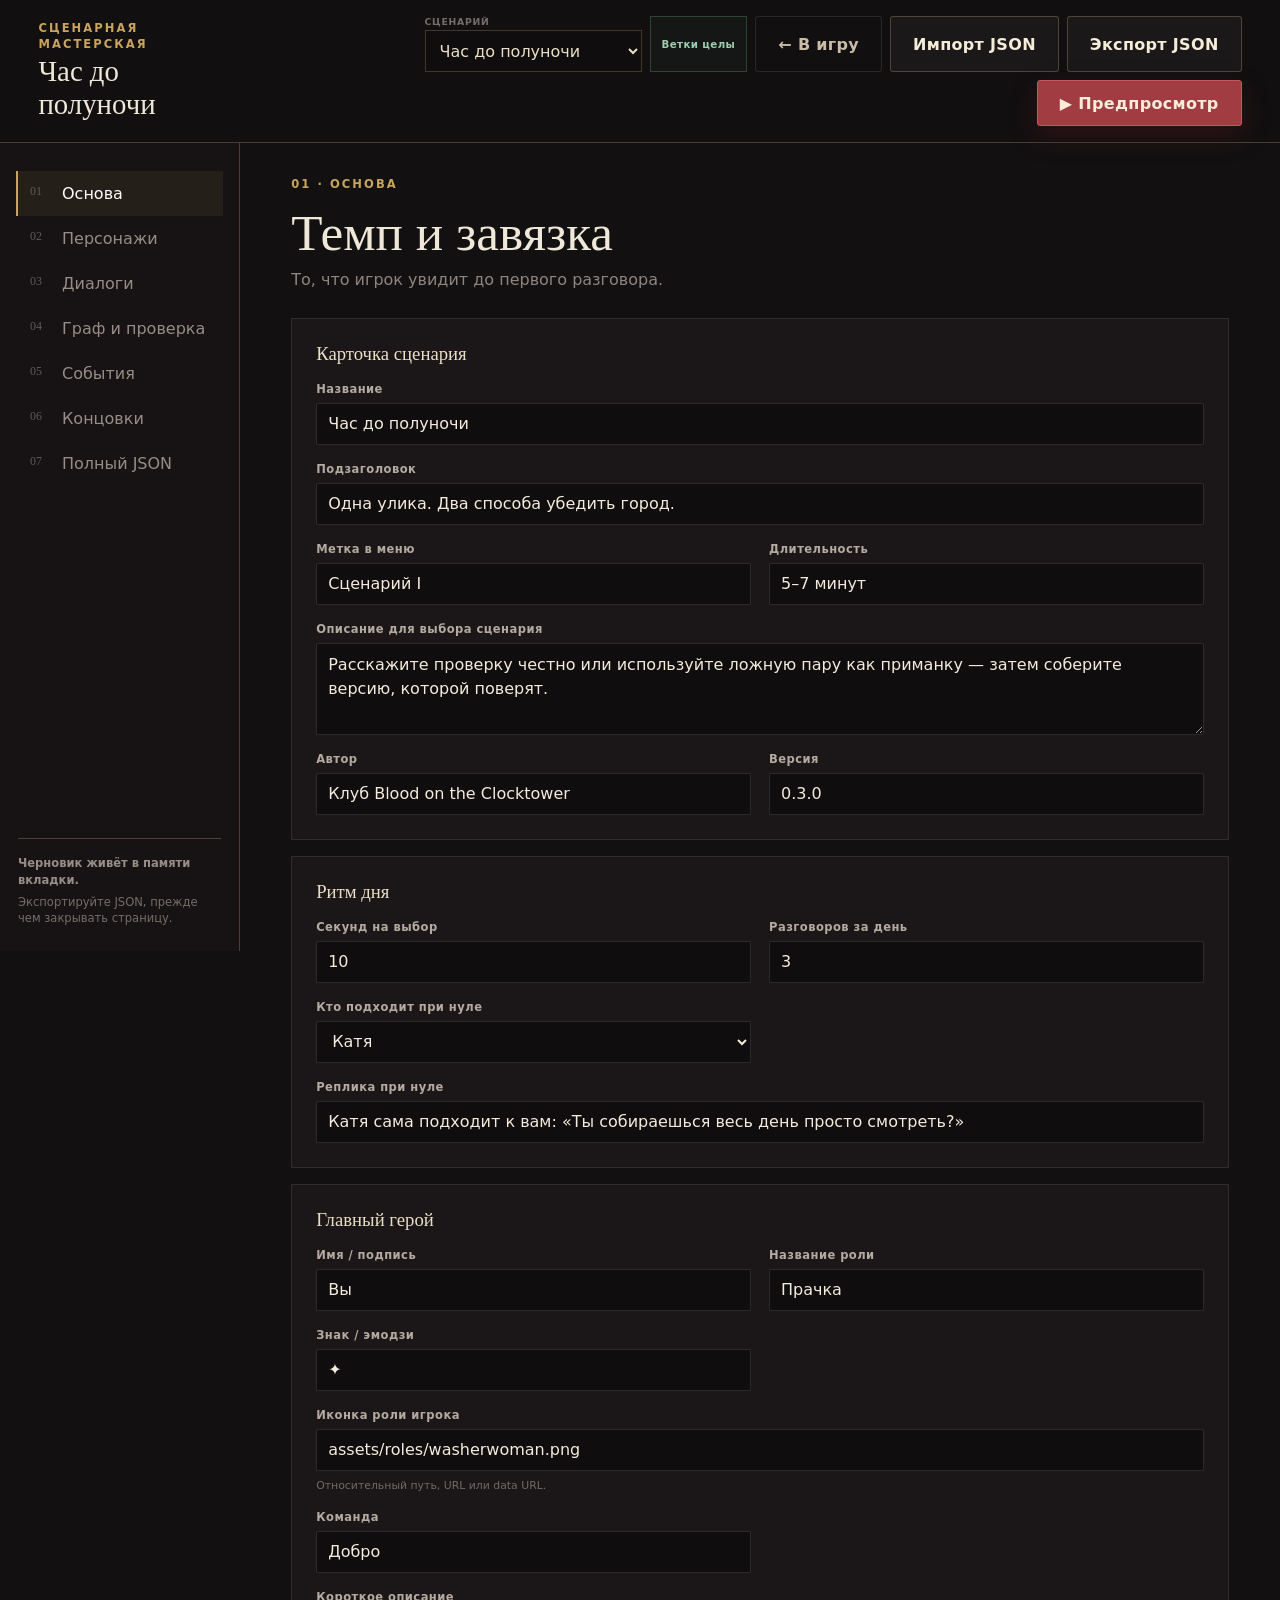
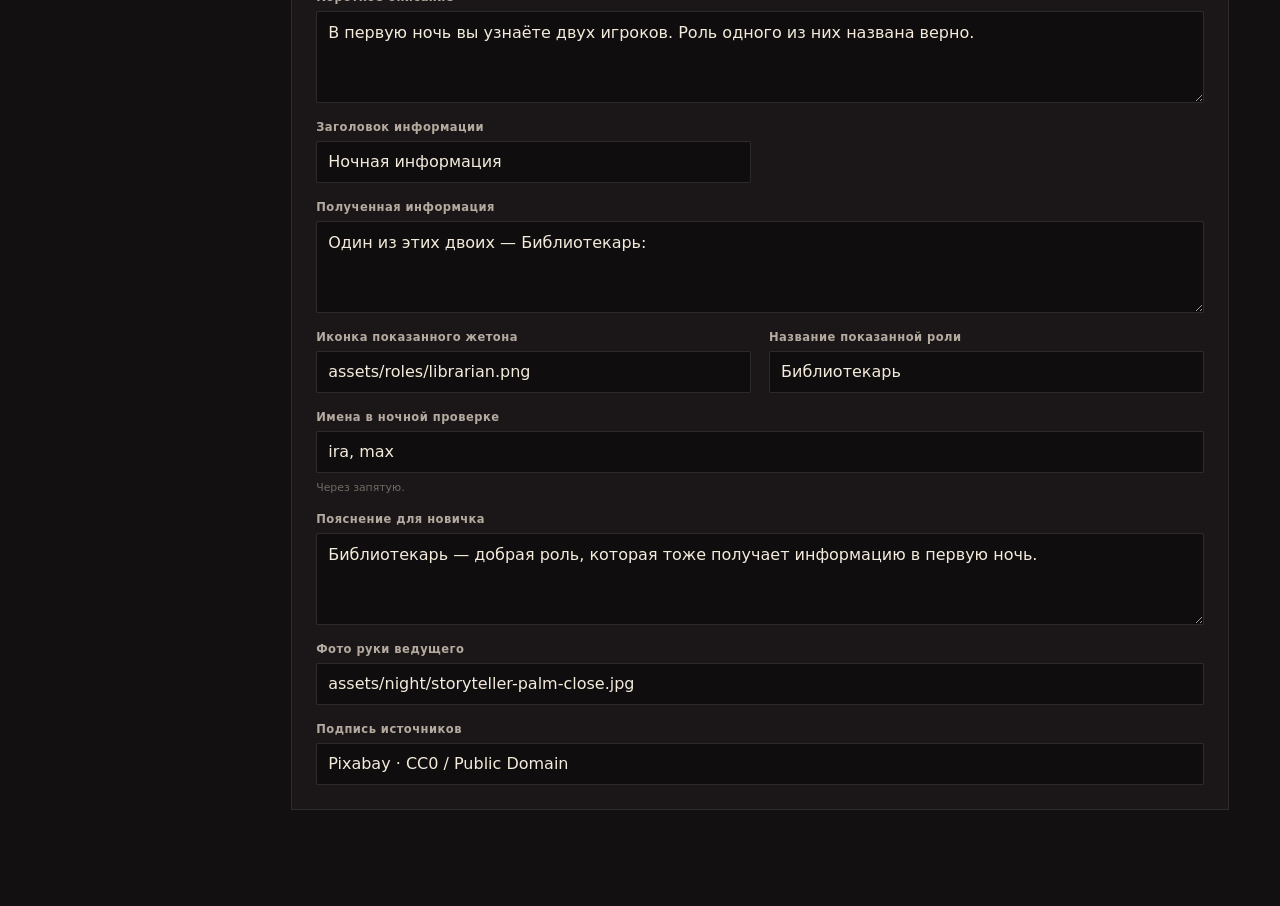
==== commit 0bbb7e22: "Replace project with current local version" ====
--- a/editor.html
+++ b/editor.html
@@ -13,7 +13,9 @@
 
   <script src="scenarios/demo.js"></script>
   <script src="scenarios/second.js"></script>
+  <script src="scenarios/third.js"></script>
   <script src="scenarios/library.js"></script>
+  <script src="js/roles.js"></script>
   <script src="js/engine.js"></script>
   <script src="js/game.js"></script>
   <script src="js/editor.js"></script>
--- a/css/styles.css
+++ b/css/styles.css
@@ -74,6 +74,18 @@
   overflow: hidden;
 }
 
+/* Night town behind every screen: a faint sky glow above, the skyline along the bottom. */
+.night-backdrop {
+  position: fixed;
+  inset: 0;
+  z-index: -2;
+  pointer-events: none;
+  background:
+    url("../assets/backdrop/night-town.svg") center bottom / max(100%, 1100px) auto no-repeat,
+    linear-gradient(180deg, #0c0a10 0%, #120d13 55%, #1a1117 100%);
+  opacity: 0.9;
+}
+
 .ambient-grain {
   position: fixed;
   inset: 0;
@@ -229,13 +241,15 @@
 .scenario-selector {
   display: grid;
   margin: 22px 0 20px;
-  grid-template-columns: repeat(2, minmax(0, 1fr));
+  grid-template-columns: repeat(3, minmax(0, 1fr));
   gap: 10px;
   text-align: left;
 }
 
 .scenario-option {
   position: relative;
+  display: flex;
+  flex-direction: column;
   min-height: 142px;
   padding: 17px 18px 15px;
   border: 1px solid rgba(255, 255, 255, 0.12);
@@ -307,6 +321,7 @@
 }
 
 .scenario-option > small {
+  margin-top: auto;
   color: #6f6763;
   font-size: 0.62rem;
   font-weight: 750;
@@ -334,55 +349,173 @@
 }
 
 .random-scenario-button span {
+  display: inline-block;
   color: var(--gold);
   font-size: 1.1rem;
 }
 
+.random-scenario-button.is-rolling span {
+  animation: dice-roll 420ms linear infinite;
+}
+
+/* The roll: cards light up in turn, the selection tick hides until the draw lands. */
+.scenario-selector.is-rolling .scenario-option.is-selected {
+  border-color: rgba(255, 255, 255, 0.12);
+  background: rgba(255, 255, 255, 0.025);
+  box-shadow: none;
+}
+
+.scenario-selector.is-rolling .scenario-option::before,
+.scenario-selector.is-rolling .scenario-option::after {
+  visibility: hidden;
+}
+
+.scenario-selector .scenario-option.is-roll-hit {
+  border-color: var(--gold-pale);
+  background: rgba(201, 164, 95, 0.14);
+  transition: none;
+}
+
+.scenario-option.is-landed {
+  animation: scenario-landed 650ms ease-out;
+}
+
+/* Short laptop screens: keep «Играть» above the fold. */
+@media (min-width: 761px) and (max-height: 820px) {
+  .start-card {
+    padding-top: 22px;
+    padding-bottom: 26px;
+  }
+
+  .start-card .clock-sigil {
+    width: 88px;
+    height: 88px;
+    margin: 4px auto 12px;
+  }
+
+  .start-card h1 {
+    font-size: clamp(2.6rem, 9vh, 5rem);
+  }
+
+  .scenario-selector {
+    margin: 16px 0 14px;
+  }
+
+  .start-card .start-premise {
+    margin-bottom: 14px;
+  }
+}
+
+@keyframes dice-roll {
+  to { transform: rotate(360deg); }
+}
+
+@keyframes scenario-landed {
+  0% { box-shadow: 0 0 0 0 rgba(236, 213, 154, 0.75); transform: scale(1.035); }
+  100% { box-shadow: 0 0 0 14px rgba(236, 213, 154, 0); transform: scale(1); }
+}
+
 .clock-sigil {
   position: relative;
-  display: grid;
-  width: 88px;
-  height: 88px;
-  margin: 12px auto 26px;
-  border: 1px solid var(--gold);
+  width: 132px;
+  height: 132px;
+  margin: 8px auto 22px;
   border-radius: 50%;
-  place-items: center;
-  color: var(--gold-pale);
-  font-family: var(--serif);
-}
-
-.clock-sigil span {
-  position: absolute;
-  top: 7px;
-  left: 50%;
-  transform: translateX(-50%);
-  font-size: 0.68rem;
-}
-
-.clock-sigil span:last-child {
-  transform: translateX(-50%);
-}
-
-.clock-sigil i {
-  position: absolute;
-  bottom: 43px;
-  left: calc(50% - 1px);
-  width: 2px;
-  height: 27px;
-  background: var(--red-bright);
-  transform: rotate(-9deg);
-  transform-origin: bottom center;
-}
-
-.clock-sigil::after {
-  position: absolute;
-  top: 41px;
-  left: 41px;
-  width: 6px;
-  height: 6px;
-  border-radius: 50%;
-  background: var(--gold-pale);
-  content: "";
+  box-shadow: 0 0 0 1px rgba(201, 164, 95, 0.18), 0 14px 38px rgba(0, 0, 0, 0.55), 0 0 60px rgba(201, 164, 95, 0.08);
+}
+
+.clock-sigil svg {
+  display: block;
+  width: 100%;
+  height: 100%;
+  overflow: visible;
+}
+
+.clock-face__bezel {
+  fill: #2a1f14;
+  stroke: var(--gold);
+  stroke-width: 2.5;
+}
+
+.clock-face__dial {
+  fill: #1a1312;
+  stroke: rgba(236, 213, 154, 0.55);
+  stroke-width: 1;
+}
+
+.clock-face__ring {
+  fill: none;
+  stroke: rgba(201, 164, 95, 0.45);
+  stroke-width: 0.8;
+}
+
+.clock-face__tick {
+  stroke: rgba(236, 213, 154, 0.55);
+  stroke-width: 1;
+}
+
+.clock-face__hour-tick {
+  stroke: var(--gold-pale);
+  stroke-width: 2.6;
+}
+
+.clock-face__numerals text {
+  fill: var(--gold-pale);
+  font-family: var(--serif);
+  font-size: 13px;
+  letter-spacing: -0.04em;
+  dominant-baseline: central;
+  text-anchor: middle;
+}
+
+.clock-face__inner {
+  fill: none;
+  stroke: rgba(201, 164, 95, 0.28);
+  stroke-dasharray: 2 3;
+}
+
+.clock-face__rose {
+  fill: rgba(201, 164, 95, 0.1);
+  stroke: rgba(201, 164, 95, 0.3);
+  stroke-width: 0.8;
+}
+
+.clock-face__hand path {
+  fill: var(--gold-pale);
+  stroke: #4a3620;
+  stroke-width: 0.8;
+}
+
+.clock-face__cut {
+  fill: #1a1312;
+}
+
+.clock-face__second {
+  transform-origin: 100px 100px;
+  animation: clock-second 60s steps(60) infinite;
+}
+
+.clock-face__second line {
+  stroke: var(--red-bright);
+  stroke-width: 1.2;
+}
+
+.clock-face__second circle,
+.clock-face__boss {
+  fill: var(--red-bright);
+}
+
+.clock-face__boss {
+  fill: var(--gold);
+  stroke: #4a3620;
+}
+
+.clock-face__pin {
+  fill: #1a1312;
+}
+
+@keyframes clock-second {
+  to { transform: rotate(360deg); }
 }
 
 .start-subtitle {
@@ -422,16 +555,6 @@
   accent-color: var(--red);
 }
 
-.booth-note {
-  position: absolute;
-  bottom: 22px;
-  margin: 0;
-  color: #756d67;
-  font-size: 0.72rem;
-  letter-spacing: 0.08em;
-  text-transform: uppercase;
-}
-
 /* Role reveal */
 
 .role-screen {
@@ -473,20 +596,32 @@
 }
 
 .night-vision {
+  position: sticky;
+  top: 24px;
+  display: grid;
+  align-self: start;
+  gap: 10px;
+  padding: 12px;
+  border: 1px solid rgba(201, 164, 95, 0.38);
+  background: #f3f1ec;
+  box-shadow: inset 0 0 42px rgba(60, 46, 32, 0.12), var(--shadow);
+}
+
+/* The photo and its tokens share one box locked to the photo's own proportions,
+   so percentage coordinates always land on the same point of the palm. */
+.night-photo {
   position: relative;
-  height: min(64vh, 590px);
-  min-height: 500px;
+  width: 100%;
+  aspect-ratio: 3 / 2;
   overflow: hidden;
-  border: 1px solid rgba(201, 164, 95, 0.38);
-  background: #8f806d;
-  box-shadow: inset 0 0 42px rgba(35, 23, 17, 0.28);
-}
-
-.night-vision::after {
+  container-type: inline-size;
+}
+
+.night-photo::after {
   position: absolute;
   inset: 0;
   z-index: 1;
-  background: linear-gradient(180deg, rgba(255, 239, 211, 0.06), transparent 48%, rgba(32, 21, 17, 0.3));
+  background: radial-gradient(ellipse at 50% 42%, transparent 55%, rgba(58, 42, 28, 0.14));
   content: "";
   pointer-events: none;
 }
@@ -496,34 +631,33 @@
   inset: 0;
   width: 100%;
   height: 100%;
-  object-fit: cover;
-  object-position: center center;
-  filter: saturate(0.92) contrast(1.02) brightness(1.03);
+  object-fit: fill;
 }
 
 .shown-token {
   position: absolute;
-  top: 64%;
-  left: 65%;
+  top: 37.1%;
+  left: 50.6%;
   z-index: 3;
   display: grid;
-  width: 122px;
-  height: 122px;
-  border: 4px solid #c8b796;
+  width: 16.5%;
+  aspect-ratio: 1;
+  border: 0.55cqw solid #c8b796;
   border-radius: 50%;
   place-items: center;
-  background: #d9cfb9;
-  box-shadow: 0 12px 28px rgba(38, 21, 14, 0.46), 0 0 18px rgba(255, 239, 199, 0.18);
-  transform: translate(-50%, -50%) rotate(-7deg);
+  background: radial-gradient(circle at 40% 35%, #efe6d2, #d6cab0 70%);
+  box-shadow: 0 1.6cqw 3cqw rgba(38, 21, 14, 0.4), inset 0 0 0 0.5cqw rgba(255, 255, 255, 0.25);
+  transform: translate(-50%, -50%) rotate(-4deg);
 }
 
 .shown-token img {
-  width: 94px;
-  height: 94px;
+  width: 85%;
+  height: 85%;
   object-fit: contain;
 }
 
 .shown-token span {
+  display: none;
   position: absolute;
   bottom: -30px;
   padding: 4px 9px;
@@ -534,12 +668,42 @@
   white-space: nowrap;
 }
 
+.number-token {
+  position: absolute;
+  z-index: 3;
+  display: grid;
+  width: 8.6%;
+  aspect-ratio: 1;
+  border: 0.4cqw solid #c8b796;
+  border-radius: 50%;
+  place-items: center;
+  background: radial-gradient(circle at 40% 35%, #efe6d2, #d6cab0 70%);
+  box-shadow: 0 1cqw 2cqw rgba(38, 21, 14, 0.34);
+  color: #4a2a1c;
+  font-family: var(--serif);
+  font-size: 4.4cqw;
+  line-height: 1;
+  transform: translate(-50%, -50%) rotate(var(--token-rotate, 0deg));
+}
+
+.seat__number,
+.seat-number {
+  display: inline-grid;
+  width: 19px;
+  height: 19px;
+  margin-right: 6px;
+  border: 1px solid rgba(201, 164, 95, 0.55);
+  border-radius: 50%;
+  place-items: center;
+  background: #d9cfb9;
+  color: #3c2418;
+  font-family: var(--serif);
+  font-size: 0.68rem;
+  font-style: normal;
+  vertical-align: middle;
+}
+
 .night-name-tags {
-  position: absolute;
-  right: 22px;
-  bottom: 54px;
-  left: 22px;
-  z-index: 3;
   display: flex;
   align-items: center;
   justify-content: center;
@@ -547,13 +711,29 @@
 }
 
 .night-name-tags span {
+  display: inline-flex;
   min-width: 88px;
-  padding: 8px 12px;
-  border: 1px solid rgba(236, 213, 154, 0.52);
-  color: white;
-  background: rgba(4, 6, 9, 0.82);
+  padding: 7px 12px;
+  align-items: center;
+  justify-content: center;
+  gap: 7px;
+  border: 1px solid rgba(201, 164, 95, 0.6);
+  color: var(--paper);
+  background: rgba(24, 18, 16, 0.88);
   font-family: var(--serif);
   text-align: center;
+}
+
+.night-name-tags span i {
+  display: grid;
+  width: 18px;
+  height: 18px;
+  border-radius: 50%;
+  place-items: center;
+  background: #d9cfb9;
+  color: #3c2418;
+  font-size: 0.7rem;
+  font-style: normal;
 }
 
 .night-name-tags i {
@@ -564,16 +744,156 @@
 }
 
 .night-vision > p {
+  margin: 0;
+  color: #5a5049;
+  font-family: var(--serif);
+  font-size: 0.78rem;
+  font-style: italic;
+  text-align: center;
+}
+
+.role-task {
+  margin: 0 0 14px;
+  padding: 10px 13px;
+  border-left: 2px solid var(--gold);
+  background: rgba(201, 164, 95, 0.08);
+  font-size: 0.86rem;
+  line-height: 1.5;
+}
+
+.role-task b {
+  display: block;
+  color: var(--gold-pale);
+  font-family: var(--serif);
+  font-size: 0.6rem;
+  font-weight: 700;
+  letter-spacing: 0.14em;
+  text-transform: uppercase;
+}
+
+.seat-map {
+  width: 100%;
+  max-width: 400px;
+  margin: 6px auto 18px;
+}
+
+.seat-map__board {
+  position: relative;
+  width: 100%;
+  aspect-ratio: 16 / 11;
+}
+
+/* A miniature of the town-screen table: wooden rim, red cloth, brass inlay. */
+.seat-map__surface {
   position: absolute;
-  right: 18px;
-  bottom: 10px;
-  left: 18px;
-  z-index: 3;
+  top: 50%;
+  left: 50%;
+  display: grid;
+  width: 48%;
+  height: 38%;
+  border: 7px solid transparent;
+  border-radius: 50%;
+  place-items: center;
+  background:
+    radial-gradient(ellipse at 50% 42%, transparent 25%, rgba(0, 0, 0, 0.6) 100%) padding-box,
+    linear-gradient(rgba(34, 6, 10, 0.5), rgba(34, 6, 10, 0.5)) padding-box,
+    url("../assets/table/table-cloth.jpg") center / 90px padding-box,
+    url("../assets/table/table-rim-wood.jpg") center / 140px border-box;
+  box-shadow: inset 0 0 0 1px rgba(201, 164, 95, 0.55), inset 0 4px 16px rgba(0, 0, 0, 0.7), 0 0 0 1px rgba(236, 213, 154, 0.3), 0 14px 26px rgba(0, 0, 0, 0.55);
+  transform: translate(-50%, -50%);
+}
+
+.seat-map__surface span {
+  padding: 0 8px;
+  color: rgba(236, 213, 154, 0.55);
+  font-family: var(--serif);
+  font-size: 0.62rem;
+  font-style: italic;
+  text-align: center;
+  text-shadow: 0 1px 2px rgba(0, 0, 0, 0.8);
+}
+
+.seat-map__seats {
   margin: 0;
-  color: #8797a1;
-  font-family: var(--serif);
-  font-size: 0.75rem;
-  font-style: italic;
+  padding: 0;
+  list-style: none;
+}
+
+/* Each seat is a Storyteller number token with the name tucked under it. */
+.seat-map .seat {
+  position: absolute;
+  display: grid;
+  justify-items: center;
+  gap: 2px;
+  transform: translate(-50%, -50%);
+  white-space: nowrap;
+}
+
+.seat-map .seat__number {
+  width: 30px;
+  height: 30px;
+  margin: 0;
+  border: 2px solid #c8b796;
+  background: radial-gradient(circle at 40% 35%, #efe6d2, #d6cab0 70%);
+  box-shadow: 0 4px 10px rgba(0, 0, 0, 0.5);
+  font-size: 0.95rem;
+}
+
+.seat-map .seat__name {
+  padding: 1px 8px;
+  border: 1px solid rgba(201, 164, 95, 0.25);
+  border-radius: 999px;
+  color: var(--paper);
+  background: rgba(20, 15, 16, 0.92);
+  font-family: var(--serif);
+  font-size: 0.76rem;
+  line-height: 1.35;
+}
+
+.seat-map .seat small {
+  color: #9c9087;
+  font-size: 0.5rem;
+  letter-spacing: 0.08em;
+  line-height: 1;
+  text-transform: uppercase;
+}
+
+.seat-map .seat.is-neighbour .seat__name {
+  border-color: rgba(201, 164, 95, 0.55);
+}
+
+.seat-map .seat.is-player .seat__number {
+  border-color: var(--gold);
+  box-shadow: 0 0 0 3px rgba(201, 164, 95, 0.25), 0 0 16px rgba(236, 213, 154, 0.35), 0 4px 10px rgba(0, 0, 0, 0.5);
+}
+
+.seat-map .seat.is-player .seat__name {
+  border-color: var(--gold);
+  color: var(--gold-pale);
+  background: #3a2418;
+}
+
+.seat-map .seat.is-player small {
+  color: var(--gold);
+}
+
+.seat-map .seat.is-dead .seat__number {
+  border-color: #6f6a6c;
+  background: #8d8789;
+  color: #2a2628;
+  filter: grayscale(1);
+}
+
+.seat-map .seat.is-dead .seat__name {
+  color: #a9a4a6;
+  text-decoration: line-through rgba(202, 85, 90, 0.7);
+}
+
+.seat-map figcaption {
+  margin-top: 4px;
+  color: #9c9087;
+  font-size: 0.68rem;
+  line-height: 1.45;
   text-align: center;
 }
 
@@ -694,6 +1014,20 @@
   gap: 15px;
 }
 
+.suspect-pair span i {
+  display: inline-grid;
+  width: 19px;
+  height: 19px;
+  margin-right: 7px;
+  border-radius: 50%;
+  place-items: center;
+  background: var(--gold);
+  color: #241611;
+  font-size: 0.7rem;
+  font-style: normal;
+  vertical-align: middle;
+}
+
 .suspect-pair span {
   min-width: 120px;
   padding: 9px 16px;
@@ -742,6 +1076,12 @@
   transition: opacity 180ms ease;
 }
 
+.portrait-frame img[src*="/vn/"] {
+  object-fit: contain;
+  object-position: center bottom;
+  background: radial-gradient(circle at 50% 35%, #443037, #1c171c 72%);
+}
+
 .portrait-frame img.is-broken {
   display: none;
 }
@@ -803,10 +1143,29 @@
 
 .town-stage {
   position: relative;
-  width: min(1120px, 100%);
-  height: min(67vh, 570px);
-  min-height: 490px;
+  width: min(1080px, 100%);
+  height: auto;
+  min-height: 500px;
+  max-height: 640px;
   margin: 4px auto 0;
+  flex: 1 1 auto;
+  isolation: isolate;
+}
+
+/* Lamp light over the table and a dark plank floor fading into the room. */
+.town-stage::before {
+  position: absolute;
+  inset: -4% -8%;
+  z-index: -1;
+  border-radius: 50%;
+  background:
+    radial-gradient(ellipse 48% 46% at 50% 48%, rgba(236, 190, 120, 0.16), rgba(236, 190, 120, 0.04) 60%, transparent 75%),
+    radial-gradient(ellipse 50% 50% at 50% 50%, rgba(12, 8, 8, 0.55), rgba(12, 8, 8, 0.96) 70%, var(--night) 100%),
+    url("../assets/table/floor-planks.jpg") center / 340px;
+  filter: saturate(0.7);
+  -webkit-mask-image: radial-gradient(ellipse 50% 50% at 50% 50%, #000 55%, transparent 100%);
+  mask-image: radial-gradient(ellipse 50% 50% at 50% 50%, #000 55%, transparent 100%);
+  content: "";
 }
 
 .town-table {
@@ -814,29 +1173,55 @@
   top: 50%;
   left: 50%;
   display: grid;
-  width: min(46vw, 500px);
-  height: 210px;
-  border: 2px solid rgba(201, 164, 95, 0.28);
+  width: min(60%, 620px);
+  height: 300px;
+  border: 18px solid transparent;
   border-radius: 50%;
   place-items: center;
-  background: #281b1c;
-  box-shadow: inset 0 0 70px rgba(0, 0, 0, 0.68), 0 32px 50px rgba(0, 0, 0, 0.35);
-  transform: translate(-50%, -44%);
-}
-
+  background:
+    radial-gradient(ellipse at 50% 42%, rgba(0, 0, 0, 0) 25%, rgba(0, 0, 0, 0.62) 100%) padding-box,
+    linear-gradient(rgba(34, 6, 10, 0.5), rgba(34, 6, 10, 0.5)) padding-box,
+    url("../assets/table/table-cloth.jpg") center / 180px padding-box,
+    linear-gradient(160deg, rgba(255, 220, 170, 0.18), rgba(0, 0, 0, 0.35) 55%, rgba(255, 220, 170, 0.1)) border-box,
+    url("../assets/table/table-rim-wood.jpg") center / 260px border-box;
+  box-shadow:
+    inset 0 0 0 2px rgba(201, 164, 95, 0.6),
+    inset 0 10px 40px rgba(0, 0, 0, 0.75),
+    0 0 0 1px rgba(236, 213, 154, 0.35),
+    0 0 0 5px #140d0d,
+    0 0 0 6px rgba(201, 164, 95, 0.3),
+    0 36px 60px rgba(0, 0, 0, 0.7),
+    0 0 120px rgba(236, 190, 120, 0.08);
+  transform: translate(-50%, -48%);
+}
+
+/* Brass inlay and the Storyteller's circle on the cloth. */
 .town-table::after {
   position: absolute;
-  inset: 18px;
-  border: 1px solid rgba(201, 164, 95, 0.15);
+  inset: 14px;
+  border: 1px solid rgba(236, 213, 154, 0.38);
+  border-radius: inherit;
+  box-shadow: 0 0 0 3px rgba(20, 10, 10, 0.35), 0 0 0 4px rgba(201, 164, 95, 0.16);
+  content: "";
+}
+
+.town-table::before {
+  position: absolute;
+  inset: 34% 30%;
+  border: 1px dashed rgba(236, 213, 154, 0.2);
   border-radius: inherit;
   content: "";
 }
 
 .town-table > span {
-  transform: translateY(-28px);
-  color: rgba(236, 213, 154, 0.32);
-  font-family: var(--serif);
+  position: absolute;
+  top: 30px;
+  color: rgba(236, 213, 154, 0.5);
+  font-family: var(--serif);
+  font-size: 0.82rem;
   font-style: italic;
+  letter-spacing: 0.04em;
+  text-shadow: 0 1px 2px rgba(0, 0, 0, 0.8);
 }
 
 .town-player-seat {
@@ -900,10 +1285,11 @@
   align-items: center;
   gap: 13px;
   padding: 9px;
-  border: 1px solid transparent;
+  border: 1px solid rgba(201, 164, 95, 0.2);
   border-radius: 4px;
   color: var(--ink);
-  background: rgba(20, 15, 16, 0.86);
+  background: rgba(20, 15, 16, 0.94);
+  box-shadow: 0 14px 30px rgba(0, 0, 0, 0.27);
   cursor: pointer;
   text-align: left;
   transition: transform 150ms ease, border-color 150ms ease, background-color 150ms ease;
@@ -912,47 +1298,61 @@
 .town-character:hover {
   border-color: rgba(201, 164, 95, 0.58);
   background: #261c1e;
+  box-shadow: 0 18px 34px rgba(0, 0, 0, 0.42), inset 3px 0 var(--gold);
   transform: translateY(-4px);
 }
 
+.town-character:focus-visible {
+  border-color: var(--gold-pale);
+  box-shadow: inset 3px 0 var(--gold-pale), 0 18px 34px rgba(0, 0, 0, 0.42);
+}
+
 .town-character--0 {
-  top: 0;
-  left: 50%;
-  transform: translateX(-50%);
-}
-
-.town-character--0:hover {
-  transform: translate(-50%, -4px);
+  bottom: 7%;
+  left: 1%;
 }
 
 .town-character--1 {
-  top: 44%;
-  left: 0;
-  transform: translateY(-50%);
-}
-
-.town-character--1:hover {
-  transform: translateY(calc(-50% - 4px));
+  top: 3%;
+  left: 11%;
 }
 
 .town-character--2 {
-  top: 44%;
-  right: 0;
-  transform: translateY(-50%);
-}
-
-.town-character--2:hover {
-  transform: translateY(calc(-50% - 4px));
+  top: 3%;
+  right: 11%;
 }
 
 .town-character--3 {
-  bottom: 0;
-  left: 50%;
-  transform: translateX(-50%);
-}
-
-.town-character--3:hover {
-  transform: translate(-50%, -4px);
+  bottom: 7%;
+  right: 1%;
+}
+
+.town-character.is-neighbour {
+  border-color: rgba(201, 164, 95, 0.34);
+}
+
+.town-character.is-dead {
+  border-color: rgba(177, 183, 195, 0.24);
+  background: rgba(20, 21, 26, 0.92);
+}
+
+.town-character.is-dead .portrait-frame {
+  filter: saturate(0.45);
+}
+
+.seat.is-dead small { color: #c2a3a7; }
+
+.seat-tag {
+  margin-left: 7px;
+  padding: 1px 6px;
+  border: 1px solid rgba(201, 164, 95, 0.45);
+  border-radius: 999px;
+  color: var(--gold-pale);
+  font-size: 0.52rem;
+  font-style: normal;
+  letter-spacing: 0.09em;
+  text-transform: uppercase;
+  vertical-align: middle;
 }
 
 .town-character:nth-of-type(n+5) {
@@ -1012,9 +1412,10 @@
   z-index: 3;
   width: 190px;
   padding: 14px 16px;
-  border: 1px solid rgba(201, 164, 95, 0.35);
-  background: #161112;
-  box-shadow: 0 12px 25px rgba(0, 0, 0, 0.38);
+  border: 1px solid rgba(236, 213, 154, 0.6);
+  border-radius: 3px;
+  background: linear-gradient(180deg, #2c2016, #16100d);
+  box-shadow: 0 12px 25px rgba(0, 0, 0, 0.5), 0 0 0 4px rgba(14, 10, 11, 0.75), 0 0 0 5px rgba(201, 164, 95, 0.3), inset 0 1px rgba(255, 230, 180, 0.15);
   transform: translate(-50%, -50%);
 }
 
@@ -1117,6 +1518,11 @@
   animation: portrait-in 260ms ease-out;
 }
 
+.dialogue-character .portrait-frame {
+  border-color: rgba(201, 164, 95, 0.48);
+  box-shadow: 12px 12px 0 rgba(201, 164, 95, 0.06), 0 26px 50px rgba(0, 0, 0, 0.42);
+}
+
 .dialogue-character > p {
   margin: 12px 0 24px;
   color: #817872;
@@ -1137,7 +1543,8 @@
   padding: clamp(24px, 4vw, 48px);
   border-top: 1px solid rgba(201, 164, 95, 0.48);
   border-bottom: 1px solid rgba(201, 164, 95, 0.22);
-  background: rgba(30, 24, 25, 0.68);
+  background: rgba(30, 24, 25, 0.9);
+  box-shadow: 0 24px 54px rgba(0, 0, 0, 0.24);
   animation: dialogue-in 200ms ease-out;
 }
 
@@ -1218,7 +1625,13 @@
 .dialogue-choice:hover {
   border-color: var(--gold);
   background: #251c1d;
+  box-shadow: inset 3px 0 var(--gold);
   transform: translateX(5px);
+}
+
+.dialogue-choice:focus-visible {
+  border-color: var(--gold-pale);
+  box-shadow: inset 3px 0 var(--gold-pale);
 }
 
 .dialogue-choice span {
@@ -1392,6 +1805,375 @@
 }
 
 .nominee-button span,
+.nominee-button.is-locked {
+  border-color: rgba(120, 110, 104, 0.45);
+  background: rgba(120, 110, 104, 0.1);
+  color: #8f8580;
+  cursor: not-allowed;
+}
+
+.nominee-button.is-locked:hover {
+  border-color: rgba(120, 110, 104, 0.6);
+  background: rgba(120, 110, 104, 0.14);
+  transform: none;
+}
+
+.nominee-button.is-locked strong {
+  text-decoration: line-through;
+  text-decoration-color: rgba(180, 90, 90, 0.6);
+}
+
+.trust-meter {
+  display: block;
+  height: 4px;
+  margin: 8px 0 5px;
+  overflow: hidden;
+  border-radius: 2px;
+  background: rgba(255, 255, 255, 0.12);
+}
+
+.trust-meter i {
+  display: block;
+  height: 100%;
+  background: var(--gold);
+}
+
+.trust-meter.is-low i {
+  background: var(--red-bright);
+}
+
+.nominee-trust {
+  display: block;
+  color: #a99090;
+  font-size: 0.6rem;
+  font-style: normal;
+  letter-spacing: 0.06em;
+  text-transform: uppercase;
+}
+
+.nominee-lock {
+  display: block;
+  max-width: 210px;
+  max-height: 0;
+  margin-top: 0;
+  overflow: hidden;
+  color: #d7bdbd;
+  font-size: 0.68rem;
+  line-height: 1.4;
+  opacity: 0;
+  text-transform: none;
+  transition: max-height 160ms ease, opacity 160ms ease, margin-top 160ms ease;
+}
+
+.nominee-button.is-risky {
+  border-color: rgba(201, 164, 95, 0.55);
+}
+
+.nominee-button.is-risky .nominee-trust {
+  color: var(--gold-pale);
+}
+
+.nominee-button:hover .nominee-lock,
+.nominee-button:focus-visible .nominee-lock {
+  max-height: 90px;
+  margin-top: 7px;
+  opacity: 1;
+}
+
+.trust-drift {
+  display: block;
+  margin-top: 2px;
+  font-size: 0.56rem;
+  font-style: normal;
+  letter-spacing: 0.07em;
+  text-transform: uppercase;
+}
+
+.trust-drift.is-up { color: var(--gold-pale); }
+.trust-drift.is-down { color: var(--red-bright); }
+
+/* Any role a newcomer reads is explained where they read it. */
+.role-term {
+  position: relative;
+  border-bottom: 1px dotted rgba(201, 164, 95, 0.75);
+  color: var(--gold-pale);
+  cursor: help;
+}
+
+.role-term:focus {
+  outline: 1px solid var(--gold);
+  outline-offset: 2px;
+}
+
+.role-tip {
+  position: absolute;
+  bottom: calc(100% + 8px);
+  left: 50%;
+  z-index: 40;
+  display: flex;
+  align-items: flex-start;
+  padding: 10px 12px;
+  width: max-content;
+  max-width: min(330px, 74vw);
+  gap: 10px;
+  border: 1px solid rgba(201, 164, 95, 0.45);
+  background: rgba(14, 10, 11, 0.97);
+  box-shadow: 0 10px 26px rgba(0, 0, 0, 0.55);
+  color: var(--paper);
+  opacity: 0;
+  pointer-events: none;
+  transform: translate(-50%, 4px);
+  transition: opacity 0.14s ease, transform 0.14s ease;
+}
+
+.role-term:hover .role-tip,
+.role-term:focus .role-tip,
+.role-term:focus-within .role-tip {
+  opacity: 1;
+  transform: translate(-50%, 0);
+}
+
+.role-tip__icon {
+  flex: 0 0 auto;
+  margin-top: -2px;
+  width: 54px;
+  height: 54px;
+  object-fit: contain;
+}
+
+.role-tip__body {
+  display: grid;
+  gap: 4px;
+}
+
+.role-tip b {
+  font-family: var(--serif);
+  font-size: 1rem;
+}
+
+.role-tip i {
+  color: var(--gold-pale);
+  font-size: 0.62rem;
+  font-style: normal;
+  letter-spacing: 0.08em;
+  text-transform: uppercase;
+}
+
+.role-tip em {
+  font-size: 0.78rem;
+  font-style: normal;
+  line-height: 1.45;
+}
+
+.vote-prompt--rule {
+  color: #9c9087;
+  font-family: inherit;
+  font-size: 0.8rem;
+}
+
+.day-block {
+  display: grid;
+  width: min(520px, 100%);
+  margin: 0 auto 14px;
+  padding: 12px 16px;
+  gap: 2px;
+  border: 1px solid rgba(201, 164, 95, 0.24);
+  background: rgba(20, 15, 16, 0.55);
+  text-align: center;
+}
+
+.day-block.is-set {
+  border-color: rgba(202, 85, 90, 0.6);
+  background: rgba(90, 30, 34, 0.3);
+}
+
+.day-block strong {
+  font-family: var(--serif);
+  font-size: 1.35rem;
+}
+
+.day-block small {
+  color: #9c9087;
+  font-size: 0.68rem;
+}
+
+.day-log {
+  width: min(520px, 100%);
+  margin: 0 auto 16px;
+  padding: 0;
+  list-style: none;
+}
+
+.day-log li {
+  display: grid;
+  padding: 6px 10px;
+  gap: 2px 10px;
+  align-items: baseline;
+  grid-template-columns: 1fr auto;
+  grid-template-areas: "who count" "note count";
+  border-left: 2px solid rgba(201, 164, 95, 0.25);
+  background: rgba(20, 15, 16, 0.4);
+}
+
+.day-log li + li {
+  margin-top: 4px;
+}
+
+.day-log li.is-block {
+  border-left-color: var(--red-bright);
+  background: rgba(90, 30, 34, 0.26);
+}
+
+.day-log li span { grid-area: who; font-family: var(--serif); }
+.day-log li strong { grid-area: count; font-family: var(--serif); font-size: 1.2rem; }
+.day-log li small { grid-area: note; color: #9c9087; font-size: 0.66rem; }
+
+.day-call {
+  width: min(600px, 100%);
+  margin: 0 auto 14px;
+  padding: 14px 16px;
+  border: 1px solid rgba(201, 164, 95, 0.28);
+  background: rgba(20, 15, 16, 0.55);
+}
+
+.day-call.is-accused {
+  border-color: rgba(202, 85, 90, 0.6);
+  background: rgba(90, 30, 34, 0.28);
+}
+
+.day-call p:last-child {
+  margin: 6px 0 0;
+  font-family: var(--serif);
+  line-height: 1.5;
+}
+
+.day-tally {
+  width: min(520px, 100%);
+  margin: 0 auto 16px;
+  padding: 16px;
+  border: 1px solid rgba(201, 164, 95, 0.28);
+  background: rgba(20, 15, 16, 0.55);
+  text-align: center;
+}
+
+.day-tally strong {
+  display: block;
+  font-family: var(--serif);
+  font-size: 2.4rem;
+  line-height: 1.1;
+}
+
+.day-tally p {
+  margin: 4px 0 0;
+  font-size: 0.85rem;
+}
+
+.day-tally__verdict {
+  color: var(--gold-pale);
+  font-family: var(--serif);
+}
+
+.nominee-button.is-ready {
+  border-color: rgba(201, 164, 95, 0.55);
+}
+
+.nominee-button.is-ready .nominee-trust {
+  color: var(--gold-pale);
+}
+
+.vote-prompt {
+  margin: 0 auto 14px;
+  max-width: 640px;
+  color: var(--paper);
+  font-family: var(--serif);
+  font-size: 0.95rem;
+  text-align: center;
+}
+
+.vote-result {
+  margin: 18px auto 6px;
+  padding: 14px 16px;
+  max-width: 460px;
+  border: 1px solid rgba(202, 85, 90, 0.32);
+  background: rgba(60, 22, 26, 0.28);
+  text-align: left;
+}
+
+.vote-result ul {
+  margin: 8px 0 0;
+  padding: 0;
+  list-style: none;
+}
+
+.vote-result li {
+  display: grid;
+  padding: 6px 0;
+  align-items: baseline;
+  gap: 2px 12px;
+  grid-template-areas: "name count" "who who";
+  grid-template-columns: 1fr auto;
+}
+
+.vote-result li + li {
+  border-top: 1px solid rgba(201, 164, 95, 0.12);
+}
+
+.vote-result li.is-executed { border-left: 2px solid var(--red-bright); padding-left: 8px; }
+
+.vote-result li span { grid-area: name; font-family: var(--serif); }
+.vote-result li strong { grid-area: count; font-family: var(--serif); font-size: 1.3rem; }
+.vote-result li small { grid-area: who; color: #9c9087; font-size: 0.66rem; }
+
+.vote-result__note {
+  margin: 10px 0 0;
+  color: var(--paper);
+  font-family: var(--serif);
+  font-size: 0.9rem;
+}
+
+.trust-ledger {
+  margin: 18px auto 6px;
+  padding: 14px 16px;
+  max-width: 460px;
+  border: 1px solid rgba(201, 164, 95, 0.28);
+  background: rgba(20, 15, 16, 0.5);
+  text-align: left;
+}
+
+.trust-ledger ul {
+  margin: 8px 0 0;
+  padding: 0;
+  list-style: none;
+}
+
+.trust-ledger li {
+  display: grid;
+  padding: 6px 0;
+  align-items: center;
+  gap: 3px 10px;
+  grid-template-areas: "name meter value" "note note note";
+  grid-template-columns: 88px 1fr auto;
+}
+
+.trust-ledger li + li {
+  border-top: 1px solid rgba(201, 164, 95, 0.12);
+}
+
+.trust-ledger li span { grid-area: name; font-family: var(--serif); }
+.trust-ledger li .trust-meter { grid-area: meter; margin: 0; }
+.trust-ledger li strong { grid-area: value; font-family: var(--serif); }
+.trust-ledger li small { grid-area: note; color: #9c9087; font-size: 0.66rem; line-height: 1.4; }
+.trust-ledger li.is-shut strong { color: var(--red-bright); }
+.trust-ledger li.is-open strong { color: var(--gold-pale); }
+
+.trust-ledger__note {
+  margin: 10px 0 0;
+  color: var(--paper);
+  font-family: var(--serif);
+  font-size: 0.82rem;
+  font-style: italic;
+}
+
 .nominee-button strong {
   display: block;
 }
@@ -1465,6 +2247,18 @@
   font-size: 1.25rem;
   line-height: 1.5;
 }
+
+.ending-debrief {
+  max-width: 640px;
+  margin: 18px auto 20px;
+  padding: 16px 20px;
+  border-left: 2px solid var(--gold);
+  background: rgba(30, 24, 25, 0.76);
+  text-align: left;
+}
+
+.ending-debrief ol { margin: 0; padding-left: 21px; }
+.ending-debrief li { padding: 3px 0; color: var(--paper); line-height: 1.45; }
 
 .ending-epilogue {
   color: #8d847d;
@@ -1621,6 +2415,22 @@
 }
 
 /* Editor */
+
+.team-badge--evil {
+  color: #ef989b;
+  border-color: #a94b51;
+}
+
+.setup-note {
+  margin: 12px auto 18px;
+  max-width: 520px;
+  color: var(--paper-dim);
+  font-size: 0.75rem;
+  line-height: 1.5;
+}
+
+.setup-note summary { cursor: pointer; }
+.setup-note p { margin: 10px 0; }
 
 .editor-app {
   min-height: 100vh;
@@ -2411,7 +3221,10 @@
   }
 
   .night-vision {
-    display: none;
+    position: relative;
+    top: auto;
+    width: min(500px, 100%);
+    margin: 0 auto 22px;
   }
 
   .asset-credit {
@@ -2421,12 +3234,27 @@
   .town-stage {
     height: auto;
     min-height: 0;
+    max-height: none;
     padding: 18px 0;
   }
 
+  .town-stage::before { display: none; }
+
   .town-table {
-    display: none;
-  }
+    position: relative;
+    top: auto;
+    left: auto;
+    width: 100%;
+    height: 70px;
+    margin-bottom: 12px;
+    border: 0;
+    border-radius: 0;
+    background: transparent;
+    box-shadow: none;
+    transform: none;
+  }
+
+  .town-table::before, .town-table::after, .town-table > span { display: none; }
 
   .town-character,
   .town-character--0,
